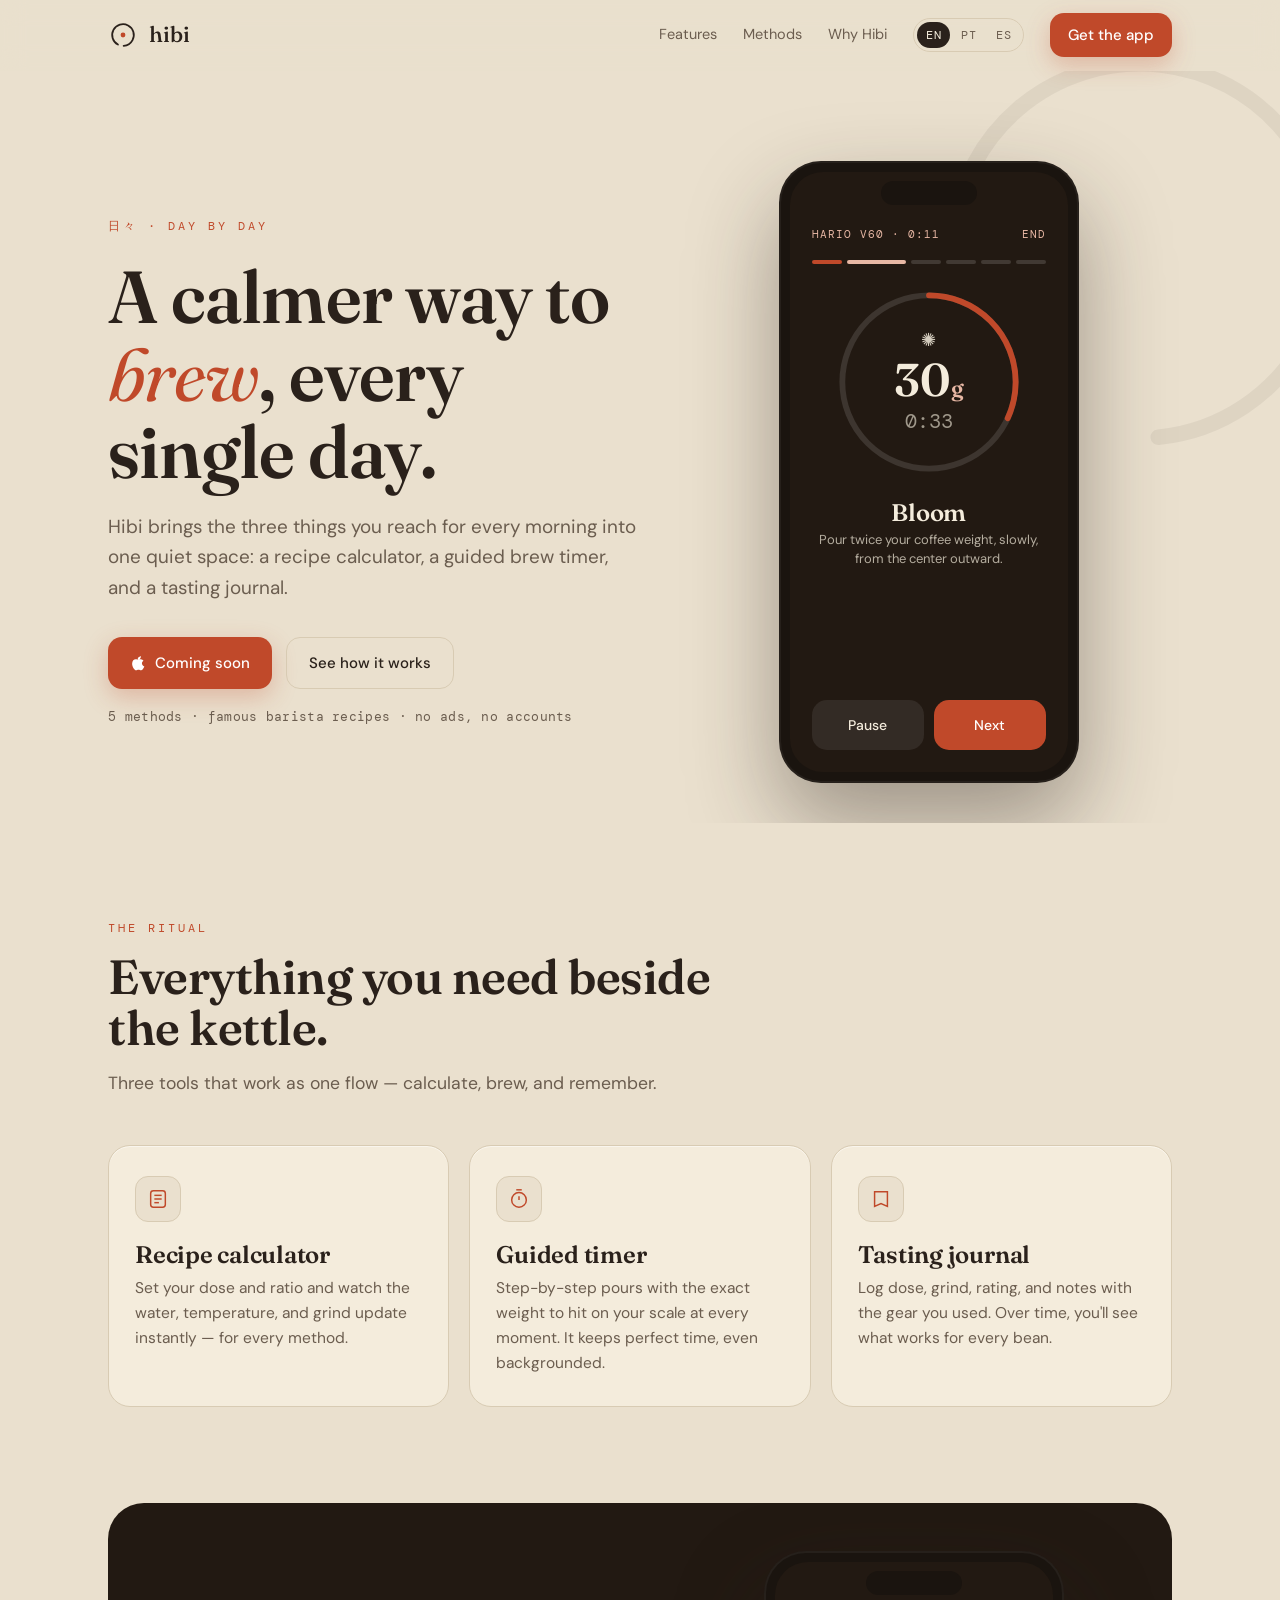
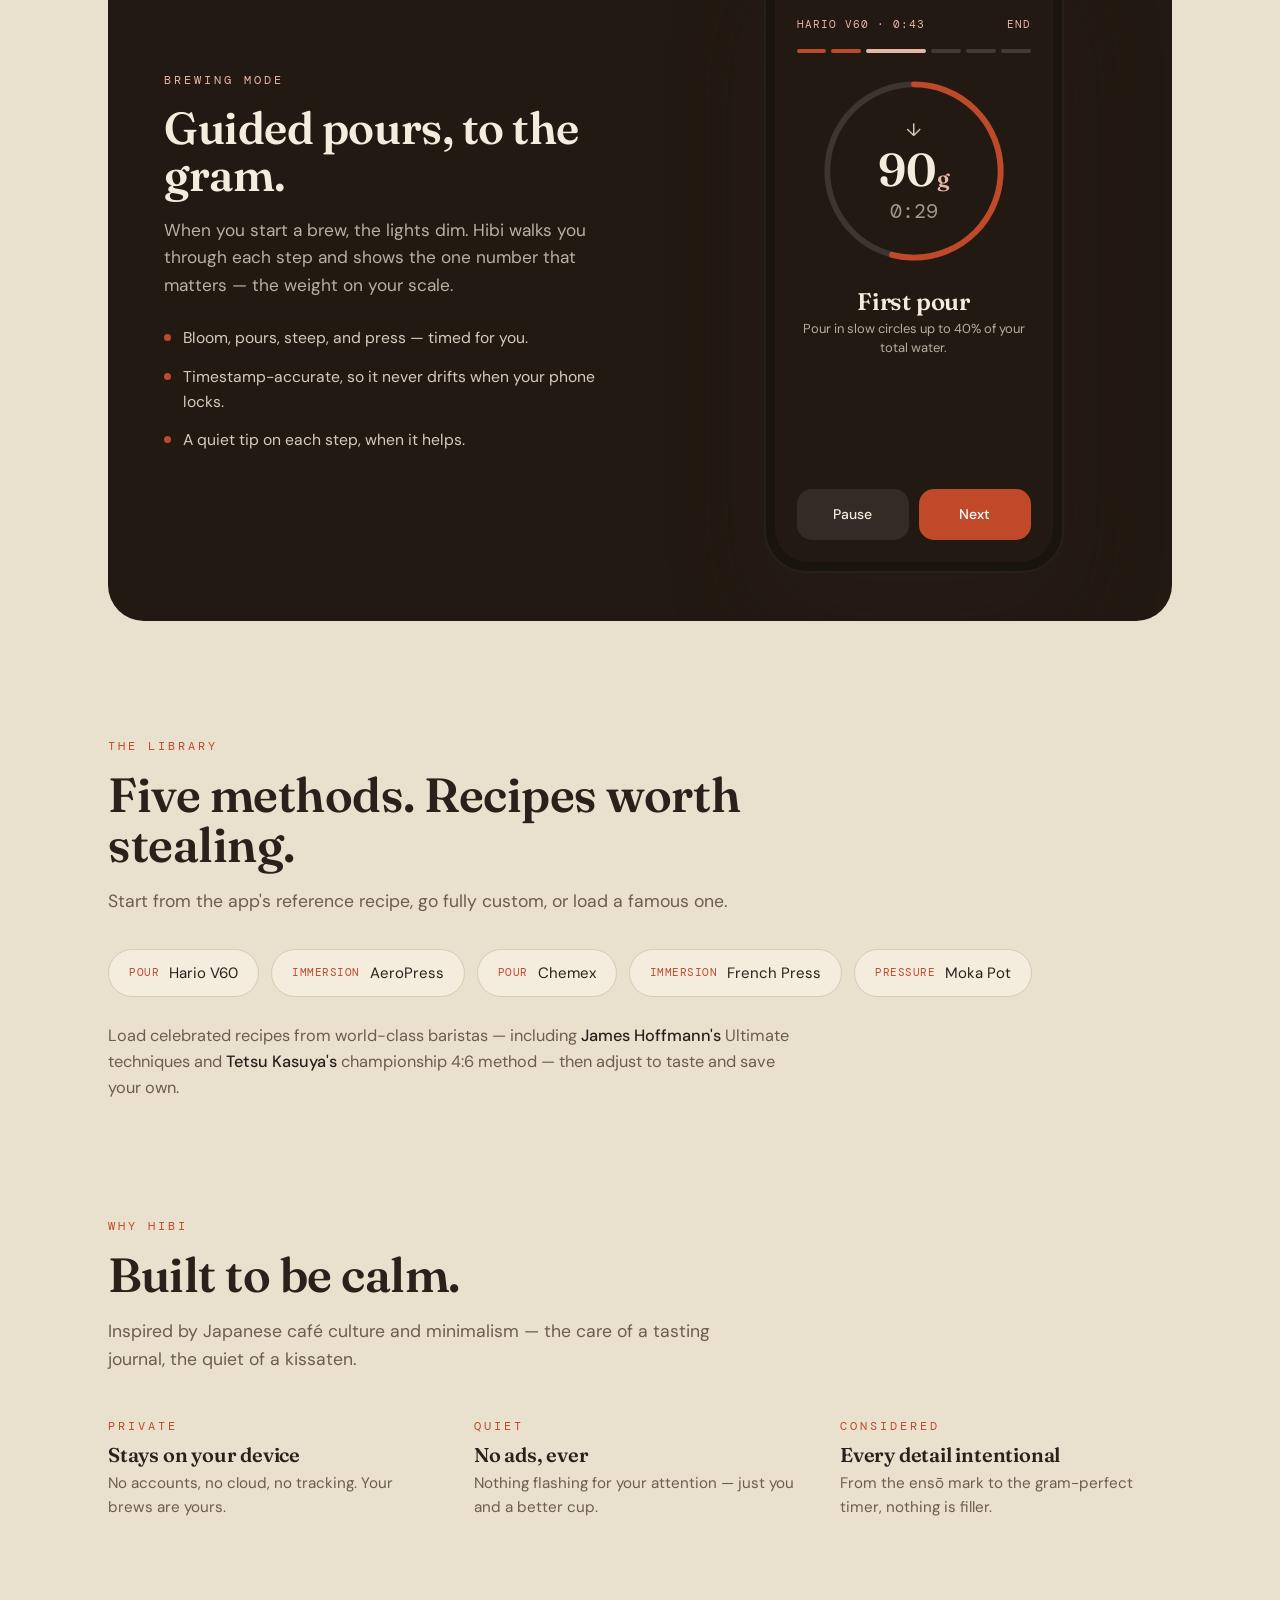
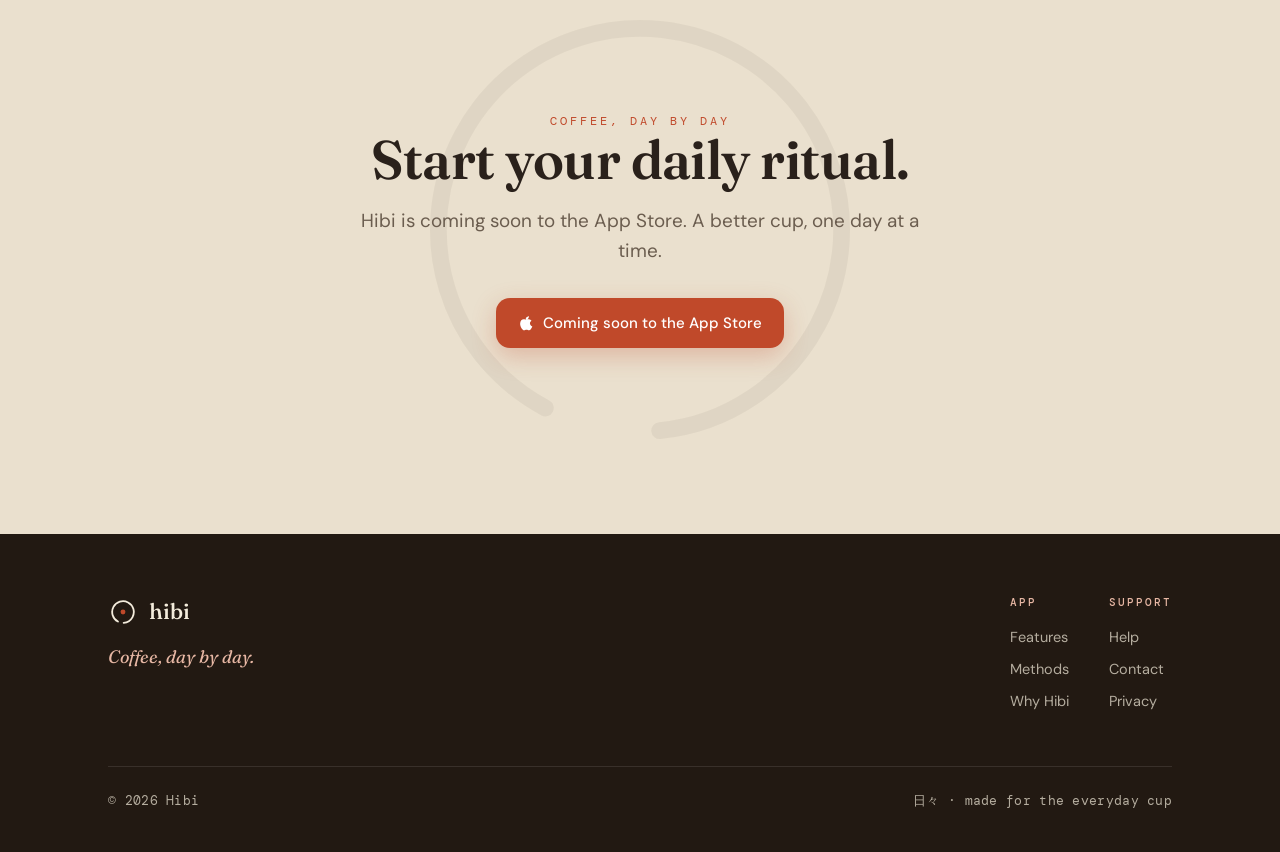
==== index.html @ 9bb17202 "first" ====
<!DOCTYPE html>
<html lang="en">
<head>
<meta charset="UTF-8">
<meta name="viewport" content="width=device-width, initial-scale=1.0">
<title>Hibi — Coffee, day by day</title>
<meta name="description" content="Hibi is a calm companion for your daily coffee ritual — a recipe calculator, a guided brew timer, and a tasting journal.">
<!-- Replace BASE_URL with your live address, e.g. https://USERNAME.github.io/hibi (or your custom domain). og:image must be an ABSOLUTE url. -->
<meta property="og:title" content="Hibi — Coffee, day by day">
<meta property="og:description" content="A calm companion for your daily coffee ritual — recipe calculator, guided brew timer, and tasting journal.">
<meta property="og:image" content="BASE_URL/hibi-og.png">
<meta property="og:type" content="website">
<meta property="og:url" content="BASE_URL/">
<meta name="twitter:card" content="summary_large_image">
<meta name="twitter:title" content="Hibi — Coffee, day by day">
<meta name="twitter:description" content="A calm companion for your daily coffee ritual.">
<meta name="twitter:image" content="BASE_URL/hibi-og.png">
<link rel="icon" type="image/png" href="favicon.png">
<link rel="apple-touch-icon" href="apple-touch-icon.png">
<style>
@import url('https://fonts.googleapis.com/css2?family=Fraunces:ital,opsz,wght@0,9..144,300;0,9..144,400;0,9..144,500;0,9..144,600;1,9..144,400&family=DM+Mono:wght@400;500&family=DM+Sans:wght@400;500&display=swap');
:root{
  --paper:#EAE0CE;--card:#F4ECDC;--ink:#2A211B;--ink-soft:#6B5D4F;
  --line:#D8CBB3;--ember:#C0492A;--ember-soft:#E7B7A4;--espresso:#221912;--cream:#F4ECDC;--max:1120px;}
*{margin:0;padding:0;box-sizing:border-box;}
html{scroll-behavior:smooth;}
body{background:var(--paper);color:var(--ink);font-family:'DM Sans',sans-serif;line-height:1.6;-webkit-font-smoothing:antialiased;overflow-x:hidden;}
.wrap{max-width:var(--max);margin:0 auto;padding:0 28px;}
a{color:inherit;text-decoration:none;}
.eyebrow{font-family:'DM Mono',monospace;font-size:12px;letter-spacing:3px;text-transform:uppercase;color:var(--ember);}
h1,h2,h3{font-family:'Fraunces',serif;font-weight:600;line-height:1.05;letter-spacing:-.01em;}
.lead{font-size:1.18rem;color:var(--ink-soft);max-width:46ch;}
.reveal{opacity:0;transform:translateY(16px);transition:opacity .7s ease,transform .7s ease;}
.reveal.in{opacity:1;transform:none;}
nav{position:sticky;top:0;z-index:50;background:rgba(234,224,206,.82);backdrop-filter:blur(12px);border-bottom:1px solid transparent;transition:border-color .3s;}
nav.scrolled{border-color:var(--line);}
.nav-in{display:flex;align-items:center;justify-content:space-between;height:70px;}
.brand{display:flex;align-items:center;gap:11px;font-family:'Fraunces',serif;font-size:22px;font-weight:500;}
.brand svg{width:30px;height:30px;}
.nav-links{display:flex;align-items:center;gap:26px;font-size:14.5px;color:var(--ink-soft);}
.nav-links a:hover{color:var(--ink);}
.btn{display:inline-flex;align-items:center;gap:9px;font-family:'DM Sans',sans-serif;font-weight:500;font-size:15px;padding:13px 22px;border-radius:14px;cursor:pointer;border:none;transition:.2s;}
.btn-primary{background:var(--ember);color:#fff;box-shadow:0 8px 24px rgba(192,73,42,.28);}
.btn-primary:hover{transform:translateY(-2px);box-shadow:0 12px 30px rgba(192,73,42,.36);}
.btn-ghost{color:var(--ink);border:1px solid var(--line);background:transparent;}
.btn-ghost:hover{background:var(--card);}
.nav-links .btn{padding:10px 18px;}
.lang{display:flex;gap:2px;align-items:center;border:1px solid var(--line);border-radius:999px;padding:3px;}
.lang button{background:none;border:none;cursor:pointer;color:var(--ink-soft);padding:5px 9px;border-radius:999px;font-family:'DM Mono',monospace;font-size:12px;letter-spacing:.5px;}
.lang button.on{background:var(--ink);color:var(--cream);}
@media(max-width:760px){.nav-links a:not(.btn){display:none;}.nav-links{gap:14px;}}
.hero{position:relative;padding:90px 0 40px;overflow:hidden;}
.hero-grid{display:grid;grid-template-columns:1.05fr .95fr;gap:40px;align-items:center;}
.hero h1{font-size:clamp(2.7rem,6vw,4.6rem);margin:22px 0 22px;}
.hero h1 .em{font-style:italic;font-weight:400;color:var(--ember);}
.hero .cta-row{display:flex;gap:14px;margin-top:34px;flex-wrap:wrap;}
.hero-note{margin-top:18px;font-family:'DM Mono',monospace;font-size:12.5px;color:var(--ink-soft);letter-spacing:.3px;}
.enso-ghost{position:absolute;right:-120px;top:-80px;width:520px;height:520px;opacity:.06;pointer-events:none;}
@media(max-width:860px){.hero-grid{grid-template-columns:1fr;gap:10px;}.hero{padding-top:64px;}.phone-wrap{margin:18px auto 0;}}
.phone-wrap{display:flex;justify-content:center;}
.phone{width:300px;background:#1a140f;border-radius:42px;padding:11px;box-shadow:0 40px 90px rgba(42,33,27,.4),inset 0 0 0 2px rgba(255,255,255,.05);position:relative;}
.phone::before{content:"";position:absolute;top:20px;left:50%;transform:translateX(-50%);width:96px;height:24px;background:#1a140f;border-radius:14px;z-index:3;}
.screen{border-radius:33px;overflow:hidden;height:600px;position:relative;}
.screen.dark{background:var(--espresso);}
.tmr{padding:54px 22px 22px;height:100%;display:flex;flex-direction:column;color:var(--cream);}
.tmr-head{display:flex;justify-content:space-between;font-family:'DM Mono',monospace;font-size:11px;letter-spacing:1px;color:var(--ember-soft);}
.dots{display:flex;gap:5px;margin:16px 0 0;}
.dots i{height:4px;border-radius:2px;flex:1;background:rgba(255,255,255,.14);}
.dots i.on{background:var(--ember);}.dots i.cur{background:var(--ember-soft);flex:2;}
.ring-box{position:relative;display:flex;align-items:center;justify-content:center;margin:18px auto 0;}
.ring-box svg{width:200px;height:200px;}
.ring-center{position:absolute;text-align:center;}
.ring-center .glyph{font-size:18px;opacity:.85;margin-bottom:2px;}
.ring-center .g{font-family:'Fraunces',serif;font-weight:600;font-size:46px;line-height:1;color:var(--cream);}
.ring-center .g small{font-size:22px;color:var(--ember-soft);}
.ring-center .t{font-family:'DM Mono',monospace;font-size:20px;color:rgba(244,236,220,.6);margin-top:2px;}
.tmr-step{text-align:center;margin-top:18px;}
.tmr-step h3{font-size:24px;color:var(--cream);}
.tmr-step p{font-size:13px;color:rgba(244,236,220,.7);margin-top:6px;line-height:1.45;}
.tmr-ctrls{margin-top:auto;display:flex;gap:10px;}
.tmr-ctrls .b{flex:1;text-align:center;border-radius:15px;padding:14px;font-size:14px;font-weight:500;}
.tmr-ctrls .pause{background:rgba(255,255,255,.08);color:var(--cream);}
.tmr-ctrls .next{background:var(--ember);color:#fff;}
section{padding:96px 0;}
.sec-head{max-width:640px;}
.sec-head h2{font-size:clamp(2rem,4.5vw,3rem);margin:14px 0 16px;}
.sec-head p{font-size:1.1rem;color:var(--ink-soft);}
.features{display:grid;grid-template-columns:repeat(3,1fr);gap:20px;margin-top:48px;}
.feat{background:var(--card);border:1px solid var(--line);border-radius:22px;padding:30px 26px;box-shadow:inset 0 1px 0 rgba(255,255,255,.5);}
.feat .ic{width:46px;height:46px;display:flex;align-items:center;justify-content:center;border-radius:13px;background:var(--paper);border:1px solid var(--line);margin-bottom:20px;color:var(--ember);}
.feat h3{font-size:1.5rem;margin-bottom:9px;}
.feat p{font-size:.97rem;color:var(--ink-soft);}
@media(max-width:820px){.features{grid-template-columns:1fr;}}
.band{background:var(--espresso);color:var(--cream);border-radius:36px;overflow:hidden;}
.band-grid{display:grid;grid-template-columns:1fr 1fr;gap:30px;align-items:center;}
.band-copy{padding:72px 16px 72px 56px;}
.band-copy .eyebrow{color:var(--ember-soft);}
.band-copy h2{color:var(--cream);font-size:clamp(2rem,4vw,2.8rem);margin:14px 0 18px;}
.band-copy p{color:rgba(244,236,220,.72);font-size:1.08rem;max-width:42ch;}
.band-list{margin-top:26px;display:flex;flex-direction:column;gap:13px;}
.band-list div{display:flex;gap:12px;align-items:flex-start;font-size:.98rem;color:rgba(244,236,220,.85);}
.band-list .dot{width:7px;height:7px;border-radius:50%;background:var(--ember);margin-top:9px;flex:none;}
.band-phone{display:flex;justify-content:center;padding:48px 0;}
@media(max-width:860px){.band-grid{grid-template-columns:1fr;}.band-copy{padding:56px 32px 10px;}}
.methods{display:flex;flex-wrap:wrap;gap:12px;margin-top:34px;}
.m-chip{border:1px solid var(--line);background:var(--card);border-radius:999px;padding:11px 20px;font-size:15px;display:flex;align-items:center;gap:10px;}
.m-chip .k{font-family:'DM Mono',monospace;font-size:11px;color:var(--ember);letter-spacing:.5px;}
.recipes-note{margin-top:26px;font-size:1.02rem;color:var(--ink-soft);max-width:62ch;}
.recipes-note b{color:var(--ink);font-weight:500;}
.ethos{display:grid;grid-template-columns:repeat(3,1fr);gap:34px;margin-top:44px;}
.ethos .e .eyebrow{margin-bottom:8px;}
.ethos .e h3{font-size:1.25rem;margin-bottom:6px;}
.ethos .e p{font-size:.95rem;color:var(--ink-soft);}
@media(max-width:760px){.ethos{grid-template-columns:1fr;gap:26px;}}
.final{text-align:center;position:relative;overflow:hidden;}
.final .enso-ghost{left:50%;top:50%;transform:translate(-50%,-50%);right:auto;width:560px;height:560px;opacity:.05;}
.final h2{font-size:clamp(2.2rem,5vw,3.4rem);margin-bottom:18px;position:relative;}
.final p{position:relative;}
.final .cta-row{position:relative;justify-content:center;display:flex;gap:14px;margin-top:32px;flex-wrap:wrap;}
footer{background:var(--espresso);color:rgba(244,236,220,.7);padding:60px 0 40px;margin-top:90px;}
.foot-in{display:flex;justify-content:space-between;align-items:flex-start;gap:30px;flex-wrap:wrap;}
.foot-brand{display:flex;align-items:center;gap:11px;font-family:'Fraunces',serif;font-size:22px;color:var(--cream);font-weight:500;}
.foot-brand svg{width:30px;height:30px;}
.foot-links{display:flex;gap:40px;flex-wrap:wrap;}
.foot-col h4{font-family:'DM Mono',monospace;font-size:11px;letter-spacing:2px;text-transform:uppercase;color:var(--ember-soft);margin-bottom:14px;font-weight:500;}
.foot-col a{display:block;font-size:14.5px;margin-bottom:9px;color:rgba(244,236,220,.7);}
.foot-col a:hover{color:var(--cream);}
.foot-bottom{margin-top:44px;padding-top:24px;border-top:1px solid rgba(255,255,255,.1);display:flex;justify-content:space-between;font-size:13px;flex-wrap:wrap;gap:10px;font-family:'DM Mono',monospace;letter-spacing:.3px;}
.apple{width:16px;height:16px;}
</style>
</head>
<body>

<nav id="nav"><div class="wrap nav-in">
  <a class="brand" href="#top">
    <svg viewBox="0 0 100 100"><circle cx="50" cy="50" r="36" fill="none" stroke="#2A211B" stroke-width="6" stroke-linecap="round" stroke-dasharray="205 226" transform="rotate(118 50 50)"/><circle cx="50" cy="50" r="8" fill="#C0492A"/></svg>
    hibi
  </a>
  <div class="nav-links">
    <a href="#features" data-i18n="nav.features">Features</a>
    <a href="#methods" data-i18n="nav.methods">Methods</a>
    <a href="#ethos" data-i18n="nav.why">Why Hibi</a>
    <div class="lang" id="lang">
      <button data-lang="en">EN</button><button data-lang="pt">PT</button><button data-lang="es">ES</button>
    </div>
    <a href="#get" class="btn btn-primary" data-i18n="nav.get">Get the app</a>
  </div>
</div></nav>

<header class="hero" id="top">
  <svg class="enso-ghost" viewBox="0 0 100 100"><circle cx="50" cy="50" r="36" fill="none" stroke="#2A211B" stroke-width="3" stroke-linecap="round" stroke-dasharray="205 226" transform="rotate(118 50 50)"/></svg>
  <div class="wrap hero-grid">
    <div>
      <div class="eyebrow reveal" data-i18n="hero.eyebrow">日々 · day by day</div>
      <h1 class="reveal" data-i18n-html="hero.h1">A calmer way to <span class="em">brew</span>, every single day.</h1>
      <p class="lead reveal" data-i18n="hero.lead">Hibi brings the three things you reach for every morning into one quiet space: a recipe calculator, a guided brew timer, and a tasting journal.</p>
      <div class="cta-row reveal">
        <a href="#get" class="btn btn-primary"><svg class="apple" viewBox="0 0 384 512" fill="currentColor"><path d="M318.7 268c-.2-37 16.4-65 50-85.6-18.8-26.9-47.2-41.7-84.7-44.6-35.5-2.8-74.3 20.7-88.5 20.7-15 0-49.4-19.7-76.4-19.7C63.3 139.5 4 184.8 4 276.4c0 27.1 5 55.1 14.9 84 13.3 38 61.3 131.4 111.4 129.9 26.2-.6 44.7-18.6 78.8-18.6 33.1 0 50.2 18.6 78.8 18.6 50.5-.7 93.9-85.6 106.5-123.7-67.7-31.9-75.7-93.5-75.7-98.6zM256.6 116.7c30.3-36 27.5-68.8 26.6-80.7-26.7 1.5-57.5 18.2-75.1 38.7-19.4 21.9-30.8 49-28.3 80.1 28.9 2.2 55.2-12.6 76.8-38.1z"/></svg><span data-i18n="hero.cta.soon">Coming soon</span></a>
        <a href="#features" class="btn btn-ghost" data-i18n="hero.cta.how">See how it works</a>
      </div>
      <div class="hero-note reveal" data-i18n="hero.note">5 methods · famous barista recipes · no ads, no accounts</div>
    </div>
    <div class="phone-wrap reveal"><div class="phone"><div class="screen dark">
      <div class="tmr">
        <div class="tmr-head"><span>HARIO V60 · 0:11</span><span data-i18n="ui.end">END</span></div>
        <div class="dots"><i class="on"></i><i class="cur"></i><i></i><i></i><i></i><i></i></div>
        <div class="ring-box">
          <svg viewBox="0 0 240 240"><circle cx="120" cy="120" r="104" fill="none" stroke="rgba(255,255,255,.12)" stroke-width="7"/><circle cx="120" cy="120" r="104" fill="none" stroke="#C0492A" stroke-width="7" stroke-linecap="round" stroke-dasharray="653" stroke-dashoffset="445" transform="rotate(-90 120 120)"/></svg>
          <div class="ring-center"><div class="glyph">✺</div><div class="g">30<small>g</small></div><div class="t">0:33</div></div>
        </div>
        <div class="tmr-step"><h3 data-i18n="step.bloom">Bloom</h3><p data-i18n="step.bloom.desc">Pour twice your coffee weight, slowly, from the center outward.</p></div>
        <div class="tmr-ctrls"><div class="b pause" data-i18n="ui.pause">Pause</div><div class="b next" data-i18n="ui.next">Next</div></div>
      </div>
    </div></div></div>
  </div>
</header>

<section id="features"><div class="wrap">
  <div class="sec-head reveal">
    <div class="eyebrow" data-i18n="feat.eyebrow">The ritual</div>
    <h2 data-i18n="feat.h2">Everything you need beside the kettle.</h2>
    <p data-i18n="feat.sub">Three tools that work as one flow — calculate, brew, and remember.</p>
  </div>
  <div class="features">
    <div class="feat reveal">
      <div class="ic"><svg width="22" height="22" viewBox="0 0 24 24" fill="none" stroke="currentColor" stroke-width="1.6"><rect x="4" y="3" width="16" height="18" rx="3"/><line x1="8" y1="8" x2="16" y2="8"/><line x1="8" y1="12" x2="16" y2="12"/><line x1="8" y1="16" x2="13" y2="16"/></svg></div>
      <h3 data-i18n="feat1.h3">Recipe calculator</h3>
      <p data-i18n="feat1.p">Set your dose and ratio and watch the water, temperature, and grind update instantly — for every method.</p>
    </div>
    <div class="feat reveal">
      <div class="ic"><svg width="22" height="22" viewBox="0 0 24 24" fill="none" stroke="currentColor" stroke-width="1.6"><circle cx="12" cy="13" r="8"/><line x1="12" y1="13" x2="12" y2="9"/><line x1="9" y1="2" x2="15" y2="2"/></svg></div>
      <h3 data-i18n="feat2.h3">Guided timer</h3>
      <p data-i18n="feat2.p">Step-by-step pours with the exact weight to hit on your scale at every moment. It keeps perfect time, even backgrounded.</p>
    </div>
    <div class="feat reveal">
      <div class="ic"><svg width="22" height="22" viewBox="0 0 24 24" fill="none" stroke="currentColor" stroke-width="1.6"><path d="M5 4h14v16l-7-3-7 3z"/></svg></div>
      <h3 data-i18n="feat3.h3">Tasting journal</h3>
      <p data-i18n="feat3.p">Log dose, grind, rating, and notes with the gear you used. Over time, you'll see what works for every bean.</p>
    </div>
  </div>
</div></section>

<section style="padding-top:0;"><div class="wrap"><div class="band reveal"><div class="band-grid">
  <div class="band-copy">
    <div class="eyebrow" data-i18n="band.eyebrow">Brewing mode</div>
    <h2 data-i18n="band.h2">Guided pours, to the gram.</h2>
    <p data-i18n="band.p">When you start a brew, the lights dim. Hibi walks you through each step and shows the one number that matters — the weight on your scale.</p>
    <div class="band-list">
      <div><span class="dot"></span><span data-i18n="band.li1">Bloom, pours, steep, and press — timed for you.</span></div>
      <div><span class="dot"></span><span data-i18n="band.li2">Timestamp-accurate, so it never drifts when your phone locks.</span></div>
      <div><span class="dot"></span><span data-i18n="band.li3">A quiet tip on each step, when it helps.</span></div>
    </div>
  </div>
  <div class="band-phone"><div class="phone"><div class="screen dark">
    <div class="tmr">
      <div class="tmr-head"><span>HARIO V60 · 0:43</span><span data-i18n="ui.end">END</span></div>
      <div class="dots"><i class="on"></i><i class="on"></i><i class="cur"></i><i></i><i></i><i></i></div>
      <div class="ring-box">
        <svg viewBox="0 0 240 240"><circle cx="120" cy="120" r="104" fill="none" stroke="rgba(255,255,255,.12)" stroke-width="7"/><circle cx="120" cy="120" r="104" fill="none" stroke="#C0492A" stroke-width="7" stroke-linecap="round" stroke-dasharray="653" stroke-dashoffset="300" transform="rotate(-90 120 120)"/></svg>
        <div class="ring-center"><div class="glyph">↓</div><div class="g">90<small>g</small></div><div class="t">0:29</div></div>
      </div>
      <div class="tmr-step"><h3 data-i18n="step.first">First pour</h3><p data-i18n="step.first.desc">Pour in slow circles up to 40% of your total water.</p></div>
      <div class="tmr-ctrls"><div class="b pause" data-i18n="ui.pause">Pause</div><div class="b next" data-i18n="ui.next">Next</div></div>
    </div>
  </div></div></div>
</div></div></div></section>

<section id="methods" style="padding-top:20px;"><div class="wrap">
  <div class="sec-head reveal">
    <div class="eyebrow" data-i18n="methods.eyebrow">The library</div>
    <h2 data-i18n="methods.h2">Five methods. Recipes worth stealing.</h2>
    <p data-i18n="methods.sub">Start from the app's reference recipe, go fully custom, or load a famous one.</p>
  </div>
  <div class="methods reveal">
    <div class="m-chip"><span class="k" data-i18n="chip.pour">POUR</span> Hario V60</div>
    <div class="m-chip"><span class="k" data-i18n="chip.immersion">IMMERSION</span> AeroPress</div>
    <div class="m-chip"><span class="k" data-i18n="chip.pour">POUR</span> Chemex</div>
    <div class="m-chip"><span class="k" data-i18n="chip.immersion">IMMERSION</span> French Press</div>
    <div class="m-chip"><span class="k" data-i18n="chip.pressure">PRESSURE</span> Moka Pot</div>
  </div>
  <p class="recipes-note reveal" data-i18n-html="recipes.note">Load celebrated recipes from world-class baristas — including <b>James Hoffmann's</b> Ultimate techniques and <b>Tetsu Kasuya's</b> championship 4:6 method — then adjust to taste and save your own.</p>
</div></section>

<section id="ethos" style="padding-top:20px;"><div class="wrap">
  <div class="sec-head reveal">
    <div class="eyebrow" data-i18n="ethos.eyebrow">Why Hibi</div>
    <h2 data-i18n="ethos.h2">Built to be calm.</h2>
    <p data-i18n="ethos.sub">Inspired by Japanese café culture and minimalism — the care of a tasting journal, the quiet of a kissaten.</p>
  </div>
  <div class="ethos">
    <div class="e reveal"><div class="eyebrow" data-i18n="ethos1.k">Private</div><h3 data-i18n="ethos1.h3">Stays on your device</h3><p data-i18n="ethos1.p">No accounts, no cloud, no tracking. Your brews are yours.</p></div>
    <div class="e reveal"><div class="eyebrow" data-i18n="ethos2.k">Quiet</div><h3 data-i18n="ethos2.h3">No ads, ever</h3><p data-i18n="ethos2.p">Nothing flashing for your attention — just you and a better cup.</p></div>
    <div class="e reveal"><div class="eyebrow" data-i18n="ethos3.k">Considered</div><h3 data-i18n="ethos3.h3">Every detail intentional</h3><p data-i18n="ethos3.p">From the ensō mark to the gram-perfect timer, nothing is filler.</p></div>
  </div>
</div></section>

<section class="final" id="get">
  <svg class="enso-ghost" viewBox="0 0 100 100"><circle cx="50" cy="50" r="36" fill="none" stroke="#2A211B" stroke-width="3" stroke-linecap="round" stroke-dasharray="205 226" transform="rotate(118 50 50)"/></svg>
  <div class="wrap">
    <div class="eyebrow reveal" data-i18n="final.eyebrow">Coffee, day by day</div>
    <h2 class="reveal" data-i18n="final.h2">Start your daily ritual.</h2>
    <p class="lead reveal" style="margin:0 auto;" data-i18n="final.p">Hibi is coming soon to the App Store. A better cup, one day at a time.</p>
    <div class="cta-row reveal"><a href="#" class="btn btn-primary"><svg class="apple" viewBox="0 0 384 512" fill="currentColor"><path d="M318.7 268c-.2-37 16.4-65 50-85.6-18.8-26.9-47.2-41.7-84.7-44.6-35.5-2.8-74.3 20.7-88.5 20.7-15 0-49.4-19.7-76.4-19.7C63.3 139.5 4 184.8 4 276.4c0 27.1 5 55.1 14.9 84 13.3 38 61.3 131.4 111.4 129.9 26.2-.6 44.7-18.6 78.8-18.6 33.1 0 50.2 18.6 78.8 18.6 50.5-.7 93.9-85.6 106.5-123.7-67.7-31.9-75.7-93.5-75.7-98.6zM256.6 116.7c30.3-36 27.5-68.8 26.6-80.7-26.7 1.5-57.5 18.2-75.1 38.7-19.4 21.9-30.8 49-28.3 80.1 28.9 2.2 55.2-12.6 76.8-38.1z"/></svg><span data-i18n="final.cta">Coming soon to the App Store</span></a></div>
  </div>
</section>

<footer><div class="wrap">
  <div class="foot-in">
    <div>
      <div class="foot-brand"><svg viewBox="0 0 100 100"><circle cx="50" cy="50" r="36" fill="none" stroke="#F4ECDC" stroke-width="6" stroke-linecap="round" stroke-dasharray="205 226" transform="rotate(118 50 50)"/><circle cx="50" cy="50" r="8" fill="#C0492A"/></svg>hibi</div>
      <p style="margin-top:14px;font-family:'Fraunces',serif;font-style:italic;font-size:18px;color:var(--ember-soft);" data-i18n="foot.tagline">Coffee, day by day.</p>
    </div>
    <div class="foot-links">
      <div class="foot-col"><h4 data-i18n="foot.app">App</h4>
        <a href="#features" data-i18n="nav.features">Features</a>
        <a href="#methods" data-i18n="nav.methods">Methods</a>
        <a href="#ethos" data-i18n="nav.why">Why Hibi</a></div>
      <div class="foot-col"><h4 data-i18n="foot.support">Support</h4>
        <a href="support.html" data-i18n="foot.help">Help</a>
        <a href="mailto:hello@hibicoffee.app" data-i18n="foot.contact">Contact</a>
        <a href="privacy.html" data-i18n="foot.privacy">Privacy</a></div>
    </div>
  </div>
  <div class="foot-bottom"><span>© 2026 Hibi</span><span data-i18n="foot.made">日々 · made for the everyday cup</span></div>
</div></footer>

<script>
const i18n={
 en:{title:"Hibi — Coffee, day by day",meta:"Hibi is a calm companion for your daily coffee ritual — a recipe calculator, a guided brew timer, and a tasting journal.",
  "nav.features":"Features","nav.methods":"Methods","nav.why":"Why Hibi","nav.get":"Get the app",
  "hero.eyebrow":"日々 · day by day","hero.h1":'A calmer way to <span class="em">brew</span>, every single day.',
  "hero.lead":"Hibi brings the three things you reach for every morning into one quiet space: a recipe calculator, a guided brew timer, and a tasting journal.",
  "hero.cta.soon":"Coming soon","hero.cta.how":"See how it works","hero.note":"5 methods · famous barista recipes · no ads, no accounts",
  "ui.end":"END","ui.pause":"Pause","ui.next":"Next",
  "step.bloom":"Bloom","step.bloom.desc":"Pour twice your coffee weight, slowly, from the center outward.",
  "step.first":"First pour","step.first.desc":"Pour in slow circles up to 40% of your total water.",
  "feat.eyebrow":"The ritual","feat.h2":"Everything you need beside the kettle.","feat.sub":"Three tools that work as one flow — calculate, brew, and remember.",
  "feat1.h3":"Recipe calculator","feat1.p":"Set your dose and ratio and watch the water, temperature, and grind update instantly — for every method.",
  "feat2.h3":"Guided timer","feat2.p":"Step-by-step pours with the exact weight to hit on your scale at every moment. It keeps perfect time, even backgrounded.",
  "feat3.h3":"Tasting journal","feat3.p":"Log dose, grind, rating, and notes with the gear you used. Over time, you'll see what works for every bean.",
  "band.eyebrow":"Brewing mode","band.h2":"Guided pours, to the gram.","band.p":"When you start a brew, the lights dim. Hibi walks you through each step and shows the one number that matters — the weight on your scale.",
  "band.li1":"Bloom, pours, steep, and press — timed for you.","band.li2":"Timestamp-accurate, so it never drifts when your phone locks.","band.li3":"A quiet tip on each step, when it helps.",
  "methods.eyebrow":"The library","methods.h2":"Five methods. Recipes worth stealing.","methods.sub":"Start from the app's reference recipe, go fully custom, or load a famous one.",
  "chip.pour":"POUR","chip.immersion":"IMMERSION","chip.pressure":"PRESSURE",
  "recipes.note":"Load celebrated recipes from world-class baristas — including <b>James Hoffmann's</b> Ultimate techniques and <b>Tetsu Kasuya's</b> championship 4:6 method — then adjust to taste and save your own.",
  "ethos.eyebrow":"Why Hibi","ethos.h2":"Built to be calm.","ethos.sub":"Inspired by Japanese café culture and minimalism — the care of a tasting journal, the quiet of a kissaten.",
  "ethos1.k":"Private","ethos1.h3":"Stays on your device","ethos1.p":"No accounts, no cloud, no tracking. Your brews are yours.",
  "ethos2.k":"Quiet","ethos2.h3":"No ads, ever","ethos2.p":"Nothing flashing for your attention — just you and a better cup.",
  "ethos3.k":"Considered","ethos3.h3":"Every detail intentional","ethos3.p":"From the ensō mark to the gram-perfect timer, nothing is filler.",
  "final.eyebrow":"Coffee, day by day","final.h2":"Start your daily ritual.","final.p":"Hibi is coming soon to the App Store. A better cup, one day at a time.","final.cta":"Coming soon to the App Store",
  "foot.tagline":"Coffee, day by day.","foot.app":"App","foot.support":"Support","foot.help":"Help","foot.contact":"Contact","foot.privacy":"Privacy","foot.made":"日々 · made for the everyday cup"},
 pt:{title:"Hibi — Café, dia após dia",meta:"O Hibi é um companheiro tranquilo para o seu ritual diário de café — calculadora de receitas, timer de preparo guiado e diário de degustação.",
  "nav.features":"Recursos","nav.methods":"Métodos","nav.why":"Por que Hibi","nav.get":"Baixar o app",
  "hero.eyebrow":"日々 · dia após dia","hero.h1":'Um jeito mais calmo de <span class="em">preparar</span> café, todo dia.',
  "hero.lead":"O Hibi reúne as três ferramentas que você usa toda manhã em um só lugar: uma calculadora de receitas, um timer de preparo guiado e um diário de degustação.",
  "hero.cta.soon":"Em breve","hero.cta.how":"Veja como funciona","hero.note":"5 métodos · receitas de baristas famosos · sem anúncios, sem contas",
  "ui.end":"FIM","ui.pause":"Pausar","ui.next":"Próximo",
  "step.bloom":"Pré-infusão","step.bloom.desc":"Despeje o dobro do peso do café, devagar, do centro para fora.",
  "step.first":"1º despejo","step.first.desc":"Despeje em círculos lentos até 40% da água total.",
  "feat.eyebrow":"O ritual","feat.h2":"Tudo o que você precisa ao lado da chaleira.","feat.sub":"Três ferramentas em um só fluxo — calcular, preparar e registrar.",
  "feat1.h3":"Calculadora de receitas","feat1.p":"Defina a dose e a proporção e veja água, temperatura e moagem se ajustarem na hora — para cada método.",
  "feat2.h3":"Timer guiado","feat2.p":"Despejos passo a passo com o peso exato para atingir na balança a cada momento. Mantém o tempo certo até em segundo plano.",
  "feat3.h3":"Diário de degustação","feat3.p":"Registre dose, moagem, nota e comentários com os equipamentos usados. Com o tempo, você descobre o que funciona para cada grão.",
  "band.eyebrow":"Modo preparo","band.h2":"Despejos guiados, até a grama.","band.p":"Quando você começa, as luzes baixam. O Hibi conduz cada etapa e mostra o único número que importa — o peso na balança.",
  "band.li1":"Pré-infusão, despejos, infusão e prensagem — cronometrados para você.","band.li2":"Baseado no relógio real, sem atrasar quando a tela bloqueia.","band.li3":"Uma dica discreta em cada etapa, quando ajuda.",
  "methods.eyebrow":"A biblioteca","methods.h2":"Cinco métodos. Receitas que valem a pena.","methods.sub":"Comece pela receita de referência do app, personalize tudo ou carregue uma famosa.",
  "chip.pour":"COADO","chip.immersion":"IMERSÃO","chip.pressure":"PRESSÃO",
  "recipes.note":"Carregue receitas consagradas de baristas de primeira linha — incluindo as técnicas Ultimate de <b>James Hoffmann</b> e o método 4:6 do campeão <b>Tetsu Kasuya</b> — depois ajuste ao seu gosto e salve as suas.",
  "ethos.eyebrow":"Por que Hibi","ethos.h2":"Feito para ser calmo.","ethos.sub":"Inspirado na cultura dos cafés japoneses e no minimalismo — o cuidado de um diário de degustação, a calma de um kissaten.",
  "ethos1.k":"Privado","ethos1.h3":"Fica no seu aparelho","ethos1.p":"Sem contas, sem nuvem, sem rastreamento. Seus preparos são seus.",
  "ethos2.k":"Tranquilo","ethos2.h3":"Sem anúncios, nunca","ethos2.p":"Nada piscando para chamar sua atenção — só você e um café melhor.",
  "ethos3.k":"Cuidado","ethos3.h3":"Cada detalhe pensado","ethos3.p":"Do símbolo ensō ao timer preciso na grama, nada é enchimento.",
  "final.eyebrow":"Café, dia após dia","final.h2":"Comece seu ritual diário.","final.p":"O Hibi chega em breve à App Store. Um café melhor, um dia de cada vez.","final.cta":"Em breve na App Store",
  "foot.tagline":"Café, dia após dia.","foot.app":"App","foot.support":"Suporte","foot.help":"Ajuda","foot.contact":"Contato","foot.privacy":"Privacidade","foot.made":"日々 · feito para o café de todo dia"},
 es:{title:"Hibi — Café, día a día",meta:"Hibi es un compañero tranquilo para tu ritual diario de café — calculadora de recetas, temporizador de preparación guiada y diario de cata.",
  "nav.features":"Funciones","nav.methods":"Métodos","nav.why":"Por qué Hibi","nav.get":"Descargar app",
  "hero.eyebrow":"日々 · día a día","hero.h1":'Una forma más tranquila de <span class="em">preparar</span> café, cada día.',
  "hero.lead":"Hibi reúne las tres herramientas que usas cada mañana en un solo lugar: una calculadora de recetas, un temporizador de preparación guiada y un diario de cata.",
  "hero.cta.soon":"Próximamente","hero.cta.how":"Mira cómo funciona","hero.note":"5 métodos · recetas de baristas famosos · sin anuncios, sin cuentas",
  "ui.end":"FIN","ui.pause":"Pausar","ui.next":"Siguiente",
  "step.bloom":"Preinfusión","step.bloom.desc":"Vierte el doble del peso del café, despacio, del centro hacia afuera.",
  "step.first":"Primer vertido","step.first.desc":"Vierte en círculos lentos hasta el 40% del agua total.",
  "feat.eyebrow":"El ritual","feat.h2":"Todo lo que necesitas junto al hervidor.","feat.sub":"Tres herramientas en un solo flujo: calcular, preparar y registrar.",
  "feat1.h3":"Calculadora de recetas","feat1.p":"Ajusta la dosis y la proporción y mira cómo el agua, la temperatura y la molienda se actualizan al instante, en cada método.",
  "feat2.h3":"Temporizador guiado","feat2.p":"Vertidos paso a paso con el peso exacto que debes alcanzar en la balanza en cada momento. Mantiene el tiempo exacto incluso en segundo plano.",
  "feat3.h3":"Diario de cata","feat3.p":"Registra dosis, molienda, calificación y notas con el equipo que usaste. Con el tiempo verás qué funciona para cada grano.",
  "band.eyebrow":"Modo preparación","band.h2":"Vertidos guiados, al gramo.","band.p":"Cuando empiezas, las luces bajan. Hibi te guía por cada paso y muestra el único número que importa: el peso en la balanza.",
  "band.li1":"Preinfusión, vertidos, infusión y prensado: cronometrados para ti.","band.li2":"Basado en la hora real, no se desfasa cuando se bloquea el teléfono.","band.li3":"Un consejo discreto en cada paso, cuando ayuda.",
  "methods.eyebrow":"La biblioteca","methods.h2":"Cinco métodos. Recetas que vale la pena copiar.","methods.sub":"Empieza con la receta de referencia de la app, personalízala o carga una famosa.",
  "chip.pour":"VERTIDO","chip.immersion":"INMERSIÓN","chip.pressure":"PRESIÓN",
  "recipes.note":"Carga recetas reconocidas de baristas de primer nivel — incluidas las técnicas Ultimate de <b>James Hoffmann</b> y el método 4:6 del campeón <b>Tetsu Kasuya</b> — y luego ajústalas a tu gusto y guarda las tuyas.",
  "ethos.eyebrow":"Por qué Hibi","ethos.h2":"Hecho para ser tranquilo.","ethos.sub":"Inspirado en la cultura de las cafeterías japonesas y el minimalismo — el cuidado de un diario de cata, la calma de un kissaten.",
  "ethos1.k":"Privado","ethos1.h3":"Se queda en tu dispositivo","ethos1.p":"Sin cuentas, sin nube, sin rastreo. Tus preparaciones son tuyas.",
  "ethos2.k":"Tranquilo","ethos2.h3":"Sin anuncios, nunca","ethos2.p":"Nada que parpadee por tu atención: solo tú y una mejor taza.",
  "ethos3.k":"Cuidado","ethos3.h3":"Cada detalle intencional","ethos3.p":"Desde el símbolo ensō hasta el temporizador preciso al gramo, nada es relleno.",
  "final.eyebrow":"Café, día a día","final.h2":"Empieza tu ritual diario.","final.p":"Hibi llega pronto a la App Store. Una mejor taza, un día a la vez.","final.cta":"Próximamente en la App Store",
  "foot.tagline":"Café, día a día.","foot.app":"App","foot.support":"Soporte","foot.help":"Ayuda","foot.contact":"Contacto","foot.privacy":"Privacidad","foot.made":"日々 · hecho para el café de cada día"}
};
function setLang(l){
  const d=i18n[l]||i18n.en;
  document.documentElement.lang=(l==='pt'?'pt-BR':l);
  document.title=d.title;
  const m=document.querySelector('meta[name=description]'); if(m)m.setAttribute('content',d.meta);
  document.querySelectorAll('[data-i18n]').forEach(el=>{const k=el.getAttribute('data-i18n');if(d[k]!=null)el.textContent=d[k];});
  document.querySelectorAll('[data-i18n-html]').forEach(el=>{const k=el.getAttribute('data-i18n-html');if(d[k]!=null)el.innerHTML=d[k];});
  document.querySelectorAll('#lang button').forEach(b=>b.classList.toggle('on',b.dataset.lang===l));
}
const sys=(navigator.language||'en').slice(0,2).toLowerCase();
setLang(['pt','es'].includes(sys)?sys:'en');
document.querySelectorAll('#lang button').forEach(b=>b.addEventListener('click',()=>setLang(b.dataset.lang)));
const navEl=document.getElementById('nav');
addEventListener('scroll',()=>navEl.classList.toggle('scrolled',scrollY>10));
const io=new IntersectionObserver((es)=>{es.forEach((e,i)=>{if(e.isIntersecting){setTimeout(()=>e.target.classList.add('in'),(i%4)*70);io.unobserve(e.target);}});},{threshold:.12});
document.querySelectorAll('.reveal').forEach(el=>io.observe(el));
</script>
</body>
</html>
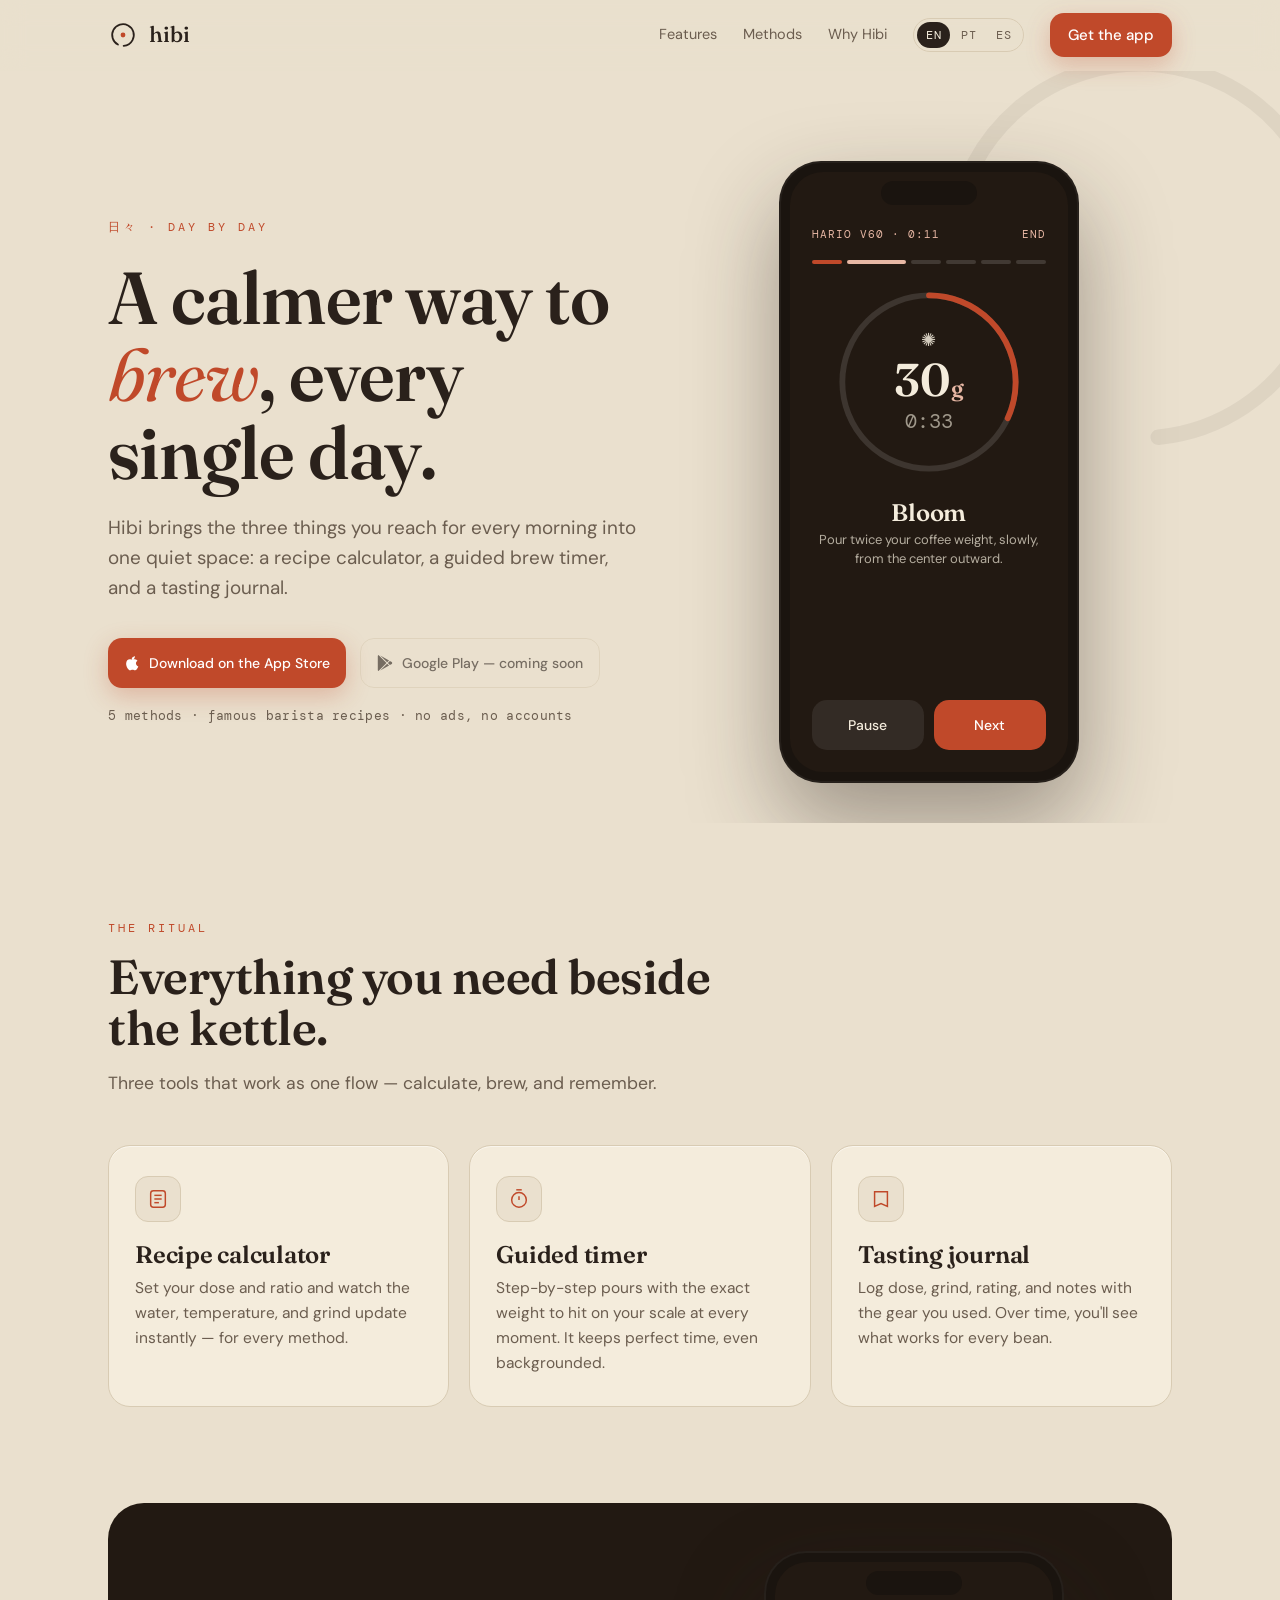
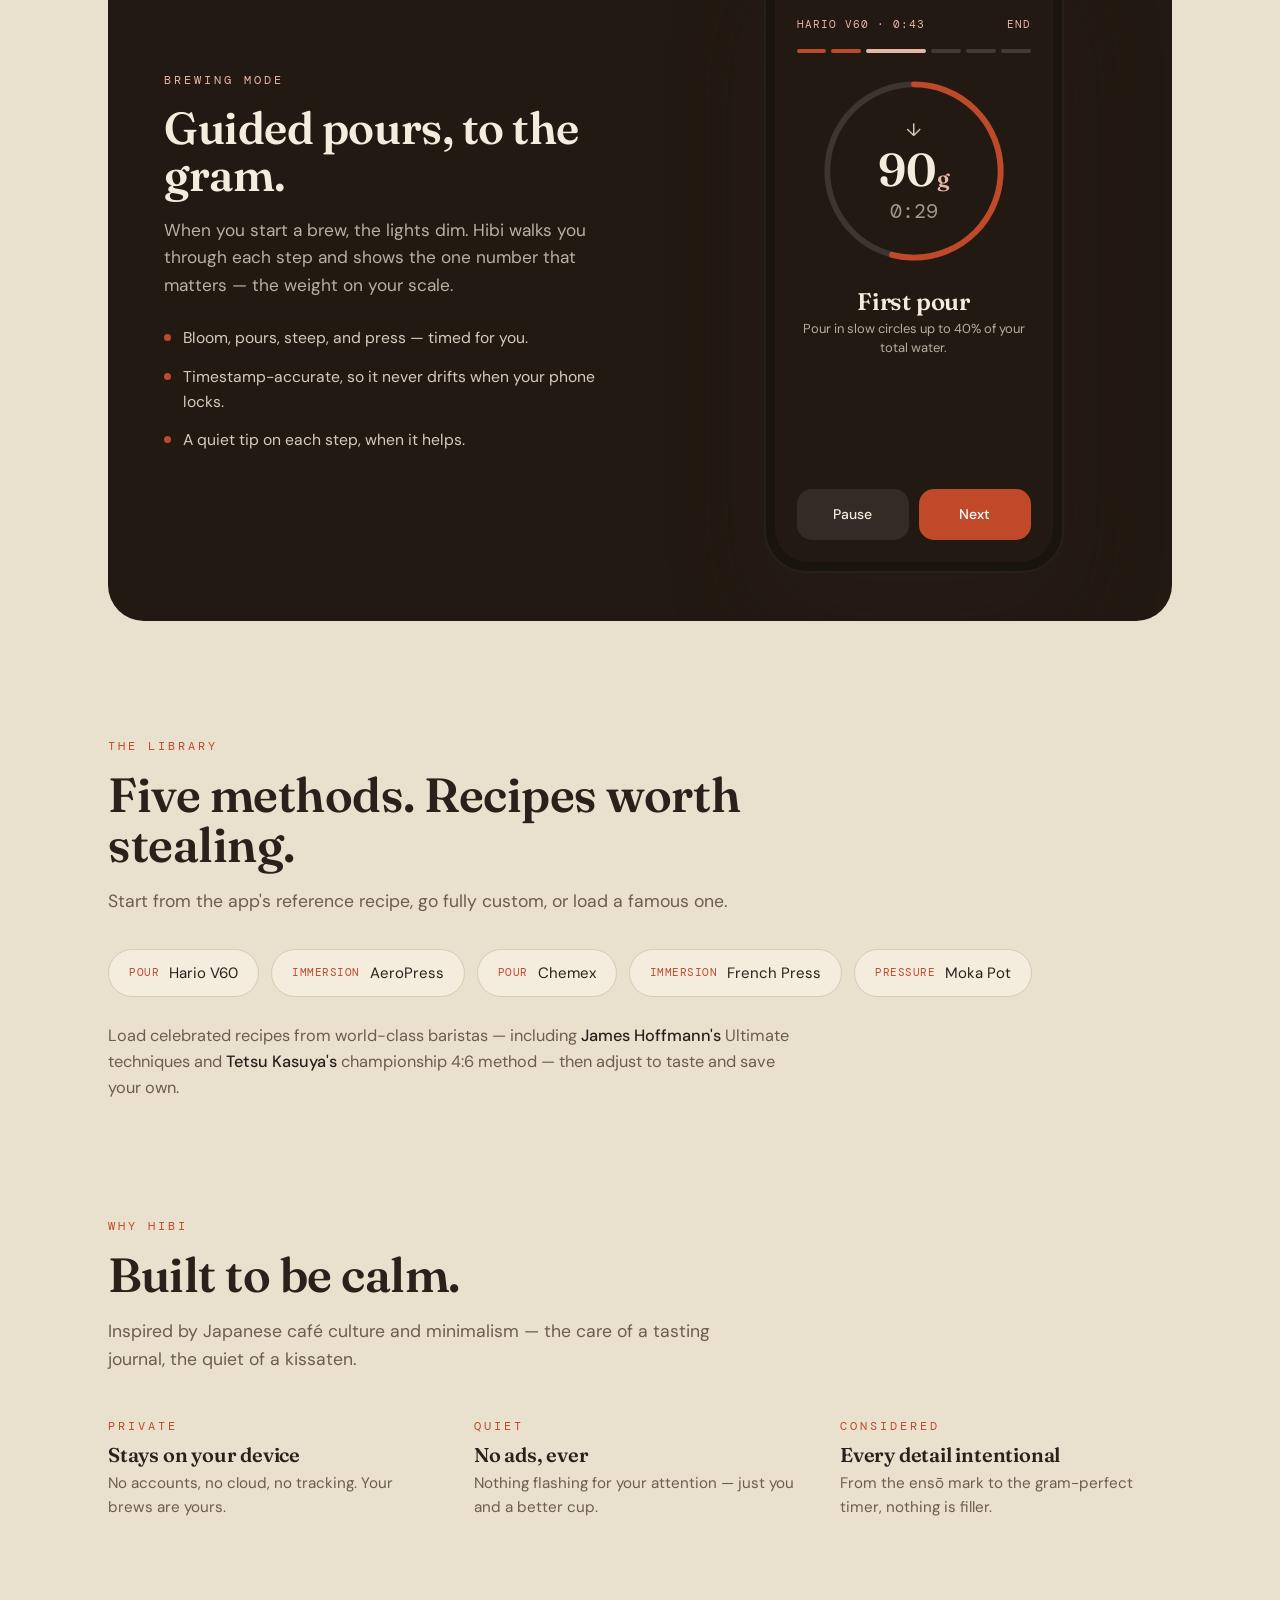
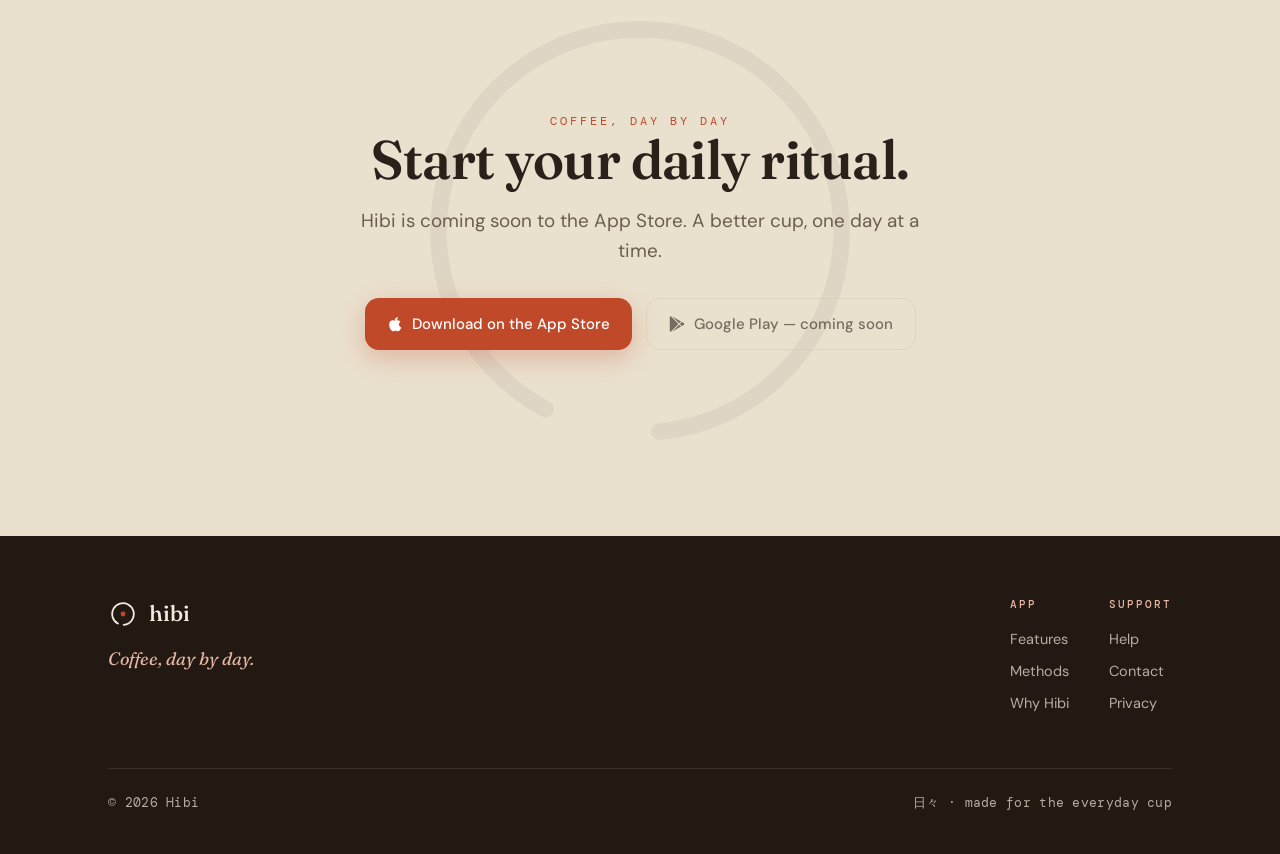
==== commit d50a944e: "add more links" ====
--- a/index.html
+++ b/index.html
@@ -54,9 +54,11 @@
 .hero h1{font-size:clamp(2.7rem,6vw,4.6rem);margin:22px 0 22px;}
 .hero h1 .em{font-style:italic;font-weight:400;color:var(--ember);}
 .hero .cta-row{display:flex;gap:14px;margin-top:34px;flex-wrap:wrap;}
+.hero .cta-row .btn,.final .cta-row .btn{white-space:nowrap;}
 .hero-note{margin-top:18px;font-family:'DM Mono',monospace;font-size:12.5px;color:var(--ink-soft);letter-spacing:.3px;}
 .enso-ghost{position:absolute;right:-120px;top:-80px;width:520px;height:520px;opacity:.06;pointer-events:none;}
 @media(max-width:860px){.hero-grid{grid-template-columns:1fr;gap:10px;}.hero{padding-top:64px;}.phone-wrap{margin:18px auto 0;}}
+@media(min-width:861px){.hero .cta-row,.final .cta-row{flex-wrap:nowrap;}.hero .cta-row .btn{font-size:14px;padding:13px 16px;}}
 .phone-wrap{display:flex;justify-content:center;}
 .phone{width:300px;background:#1a140f;border-radius:42px;padding:11px;box-shadow:0 40px 90px rgba(42,33,27,.4),inset 0 0 0 2px rgba(255,255,255,.05);position:relative;}
 .phone::before{content:"";position:absolute;top:20px;left:50%;transform:translateX(-50%);width:96px;height:24px;background:#1a140f;border-radius:14px;z-index:3;}
@@ -127,6 +129,9 @@
 .foot-col a:hover{color:var(--cream);}
 .foot-bottom{margin-top:44px;padding-top:24px;border-top:1px solid rgba(255,255,255,.1);display:flex;justify-content:space-between;font-size:13px;flex-wrap:wrap;gap:10px;font-family:'DM Mono',monospace;letter-spacing:.3px;}
 .apple{width:16px;height:16px;}
+.gplay{width:16px;height:16px;}
+.btn-soon{opacity:.6;cursor:default;}
+.btn-soon:hover{background:transparent;transform:none;}
 </style>
 </head>
 <body>
@@ -143,7 +148,7 @@
     <div class="lang" id="lang">
       <button data-lang="en">EN</button><button data-lang="pt">PT</button><button data-lang="es">ES</button>
     </div>
-    <a href="#get" class="btn btn-primary" data-i18n="nav.get">Get the app</a>
+    <a href="https://apps.apple.com/us/app/hibi-coffee/id6777726629" target="_blank" rel="noopener" class="btn btn-primary" data-i18n="nav.get">Get the app</a>
   </div>
 </div></nav>
 
@@ -155,8 +160,11 @@
       <h1 class="reveal" data-i18n-html="hero.h1">A calmer way to <span class="em">brew</span>, every single day.</h1>
       <p class="lead reveal" data-i18n="hero.lead">Hibi brings the three things you reach for every morning into one quiet space: a recipe calculator, a guided brew timer, and a tasting journal.</p>
       <div class="cta-row reveal">
-        <a href="#get" class="btn btn-primary"><svg class="apple" viewBox="0 0 384 512" fill="currentColor"><path d="M318.7 268c-.2-37 16.4-65 50-85.6-18.8-26.9-47.2-41.7-84.7-44.6-35.5-2.8-74.3 20.7-88.5 20.7-15 0-49.4-19.7-76.4-19.7C63.3 139.5 4 184.8 4 276.4c0 27.1 5 55.1 14.9 84 13.3 38 61.3 131.4 111.4 129.9 26.2-.6 44.7-18.6 78.8-18.6 33.1 0 50.2 18.6 78.8 18.6 50.5-.7 93.9-85.6 106.5-123.7-67.7-31.9-75.7-93.5-75.7-98.6zM256.6 116.7c30.3-36 27.5-68.8 26.6-80.7-26.7 1.5-57.5 18.2-75.1 38.7-19.4 21.9-30.8 49-28.3 80.1 28.9 2.2 55.2-12.6 76.8-38.1z"/></svg><span data-i18n="hero.cta.soon">Coming soon</span></a>
-        <a href="#features" class="btn btn-ghost" data-i18n="hero.cta.how">See how it works</a>
+        <a href="https://apps.apple.com/us/app/hibi-coffee/id6777726629" target="_blank" rel="noopener" class="btn btn-primary"><svg class="apple" viewBox="0 0 384 512" fill="currentColor"><path d="M318.7 268c-.2-37 16.4-65 50-85.6-18.8-26.9-47.2-41.7-84.7-44.6-35.5-2.8-74.3 20.7-88.5 20.7-15 0-49.4-19.7-76.4-19.7C63.3 139.5 4 184.8 4 276.4c0 27.1 5 55.1 14.9 84 13.3 38 61.3 131.4 111.4 129.9 26.2-.6 44.7-18.6 78.8-18.6 33.1 0 50.2 18.6 78.8 18.6 50.5-.7 93.9-85.6 106.5-123.7-67.7-31.9-75.7-93.5-75.7-98.6zM256.6 116.7c30.3-36 27.5-68.8 26.6-80.7-26.7 1.5-57.5 18.2-75.1 38.7-19.4 21.9-30.8 49-28.3 80.1 28.9 2.2 55.2-12.6 76.8-38.1z"/></svg><span data-i18n="cta.appstore">Download on the App Store</span></a>
+        <span class="btn btn-ghost btn-soon">
+          <svg class="gplay" viewBox="0 0 512 512" fill="currentColor"><path d="M325.3 234.3 104.6 13l280.8 161.2zM47 0C34 6.8 25.3 19.2 25.3 35.3v441.3c0 16.1 8.7 28.5 21.7 35.3l256.6-256zm425.2 225.6-58.9-34.1-65.7 64.5 65.7 64.5 60.1-34.1c18-14.3 18-46.5-1.2-60.8zM104.6 499l280.8-161.2-60.1-60.1z"/></svg>
+          <span data-i18n="cta.playsoon">Google Play — coming soon</span>
+        </span>
       </div>
       <div class="hero-note reveal" data-i18n="hero.note">5 methods · famous barista recipes · no ads, no accounts</div>
     </div>
@@ -260,7 +268,7 @@
     <div class="eyebrow reveal" data-i18n="final.eyebrow">Coffee, day by day</div>
     <h2 class="reveal" data-i18n="final.h2">Start your daily ritual.</h2>
     <p class="lead reveal" style="margin:0 auto;" data-i18n="final.p">Hibi is coming soon to the App Store. A better cup, one day at a time.</p>
-    <div class="cta-row reveal"><a href="#" class="btn btn-primary"><svg class="apple" viewBox="0 0 384 512" fill="currentColor"><path d="M318.7 268c-.2-37 16.4-65 50-85.6-18.8-26.9-47.2-41.7-84.7-44.6-35.5-2.8-74.3 20.7-88.5 20.7-15 0-49.4-19.7-76.4-19.7C63.3 139.5 4 184.8 4 276.4c0 27.1 5 55.1 14.9 84 13.3 38 61.3 131.4 111.4 129.9 26.2-.6 44.7-18.6 78.8-18.6 33.1 0 50.2 18.6 78.8 18.6 50.5-.7 93.9-85.6 106.5-123.7-67.7-31.9-75.7-93.5-75.7-98.6zM256.6 116.7c30.3-36 27.5-68.8 26.6-80.7-26.7 1.5-57.5 18.2-75.1 38.7-19.4 21.9-30.8 49-28.3 80.1 28.9 2.2 55.2-12.6 76.8-38.1z"/></svg><span data-i18n="final.cta">Coming soon to the App Store</span></a></div>
+    <div class="cta-row reveal"><a href="https://apps.apple.com/us/app/hibi-coffee/id6777726629" target="_blank" rel="noopener" class="btn btn-primary"><svg class="apple" viewBox="0 0 384 512" fill="currentColor"><path d="M318.7 268c-.2-37 16.4-65 50-85.6-18.8-26.9-47.2-41.7-84.7-44.6-35.5-2.8-74.3 20.7-88.5 20.7-15 0-49.4-19.7-76.4-19.7C63.3 139.5 4 184.8 4 276.4c0 27.1 5 55.1 14.9 84 13.3 38 61.3 131.4 111.4 129.9 26.2-.6 44.7-18.6 78.8-18.6 33.1 0 50.2 18.6 78.8 18.6 50.5-.7 93.9-85.6 106.5-123.7-67.7-31.9-75.7-93.5-75.7-98.6zM256.6 116.7c30.3-36 27.5-68.8 26.6-80.7-26.7 1.5-57.5 18.2-75.1 38.7-19.4 21.9-30.8 49-28.3 80.1 28.9 2.2 55.2-12.6 76.8-38.1z"/></svg><span data-i18n="cta.appstore">Download on the App Store</span></a><span class="btn btn-ghost btn-soon"><svg class="gplay" viewBox="0 0 512 512" fill="currentColor"><path d="M325.3 234.3 104.6 13l280.8 161.2zM47 0C34 6.8 25.3 19.2 25.3 35.3v441.3c0 16.1 8.7 28.5 21.7 35.3l256.6-256zm425.2 225.6-58.9-34.1-65.7 64.5 65.7 64.5 60.1-34.1c18-14.3 18-46.5-1.2-60.8zM104.6 499l280.8-161.2-60.1-60.1z"/></svg><span data-i18n="cta.playsoon">Google Play — coming soon</span></span></div>
   </div>
 </section>
 
@@ -290,7 +298,7 @@
   "nav.features":"Features","nav.methods":"Methods","nav.why":"Why Hibi","nav.get":"Get the app",
   "hero.eyebrow":"日々 · day by day","hero.h1":'A calmer way to <span class="em">brew</span>, every single day.',
   "hero.lead":"Hibi brings the three things you reach for every morning into one quiet space: a recipe calculator, a guided brew timer, and a tasting journal.",
-  "hero.cta.soon":"Coming soon","hero.cta.how":"See how it works","hero.note":"5 methods · famous barista recipes · no ads, no accounts",
+  "hero.cta.soon":"Coming soon","hero.cta.how":"See how it works","cta.appstore":"Download on the App Store","cta.playsoon":"Google Play — coming soon","hero.note":"5 methods · famous barista recipes · no ads, no accounts",
   "ui.end":"END","ui.pause":"Pause","ui.next":"Next",
   "step.bloom":"Bloom","step.bloom.desc":"Pour twice your coffee weight, slowly, from the center outward.",
   "step.first":"First pour","step.first.desc":"Pour in slow circles up to 40% of your total water.",
@@ -313,7 +321,7 @@
   "nav.features":"Recursos","nav.methods":"Métodos","nav.why":"Por que Hibi","nav.get":"Baixar o app",
   "hero.eyebrow":"日々 · dia após dia","hero.h1":'Um jeito mais calmo de <span class="em">preparar</span> café, todo dia.',
   "hero.lead":"O Hibi reúne as três ferramentas que você usa toda manhã em um só lugar: uma calculadora de receitas, um timer de preparo guiado e um diário de degustação.",
-  "hero.cta.soon":"Em breve","hero.cta.how":"Veja como funciona","hero.note":"5 métodos · receitas de baristas famosos · sem anúncios, sem contas",
+  "hero.cta.soon":"Em breve","hero.cta.how":"Veja como funciona","cta.appstore":"Baixar na App Store","cta.playsoon":"Google Play — em breve","hero.note":"5 métodos · receitas de baristas famosos · sem anúncios, sem contas",
   "ui.end":"FIM","ui.pause":"Pausar","ui.next":"Próximo",
   "step.bloom":"Pré-infusão","step.bloom.desc":"Despeje o dobro do peso do café, devagar, do centro para fora.",
   "step.first":"1º despejo","step.first.desc":"Despeje em círculos lentos até 40% da água total.",
@@ -336,7 +344,7 @@
   "nav.features":"Funciones","nav.methods":"Métodos","nav.why":"Por qué Hibi","nav.get":"Descargar app",
   "hero.eyebrow":"日々 · día a día","hero.h1":'Una forma más tranquila de <span class="em">preparar</span> café, cada día.',
   "hero.lead":"Hibi reúne las tres herramientas que usas cada mañana en un solo lugar: una calculadora de recetas, un temporizador de preparación guiada y un diario de cata.",
-  "hero.cta.soon":"Próximamente","hero.cta.how":"Mira cómo funciona","hero.note":"5 métodos · recetas de baristas famosos · sin anuncios, sin cuentas",
+  "hero.cta.soon":"Próximamente","hero.cta.how":"Mira cómo funciona","cta.appstore":"Descargar en la App Store","cta.playsoon":"Google Play — próximamente","hero.note":"5 métodos · recetas de baristas famosos · sin anuncios, sin cuentas",
   "ui.end":"FIN","ui.pause":"Pausar","ui.next":"Siguiente",
   "step.bloom":"Preinfusión","step.bloom.desc":"Vierte el doble del peso del café, despacio, del centro hacia afuera.",
   "step.first":"Primer vertido","step.first.desc":"Vierte en círculos lentos hasta el 40% del agua total.",
@@ -365,8 +373,7 @@
   document.querySelectorAll('[data-i18n-html]').forEach(el=>{const k=el.getAttribute('data-i18n-html');if(d[k]!=null)el.innerHTML=d[k];});
   document.querySelectorAll('#lang button').forEach(b=>b.classList.toggle('on',b.dataset.lang===l));
 }
-const sys=(navigator.language||'en').slice(0,2).toLowerCase();
-setLang(['pt','es'].includes(sys)?sys:'en');
+setLang('en');
 document.querySelectorAll('#lang button').forEach(b=>b.addEventListener('click',()=>setLang(b.dataset.lang)));
 const navEl=document.getElementById('nav');
 addEventListener('scroll',()=>navEl.classList.toggle('scrolled',scrollY>10));
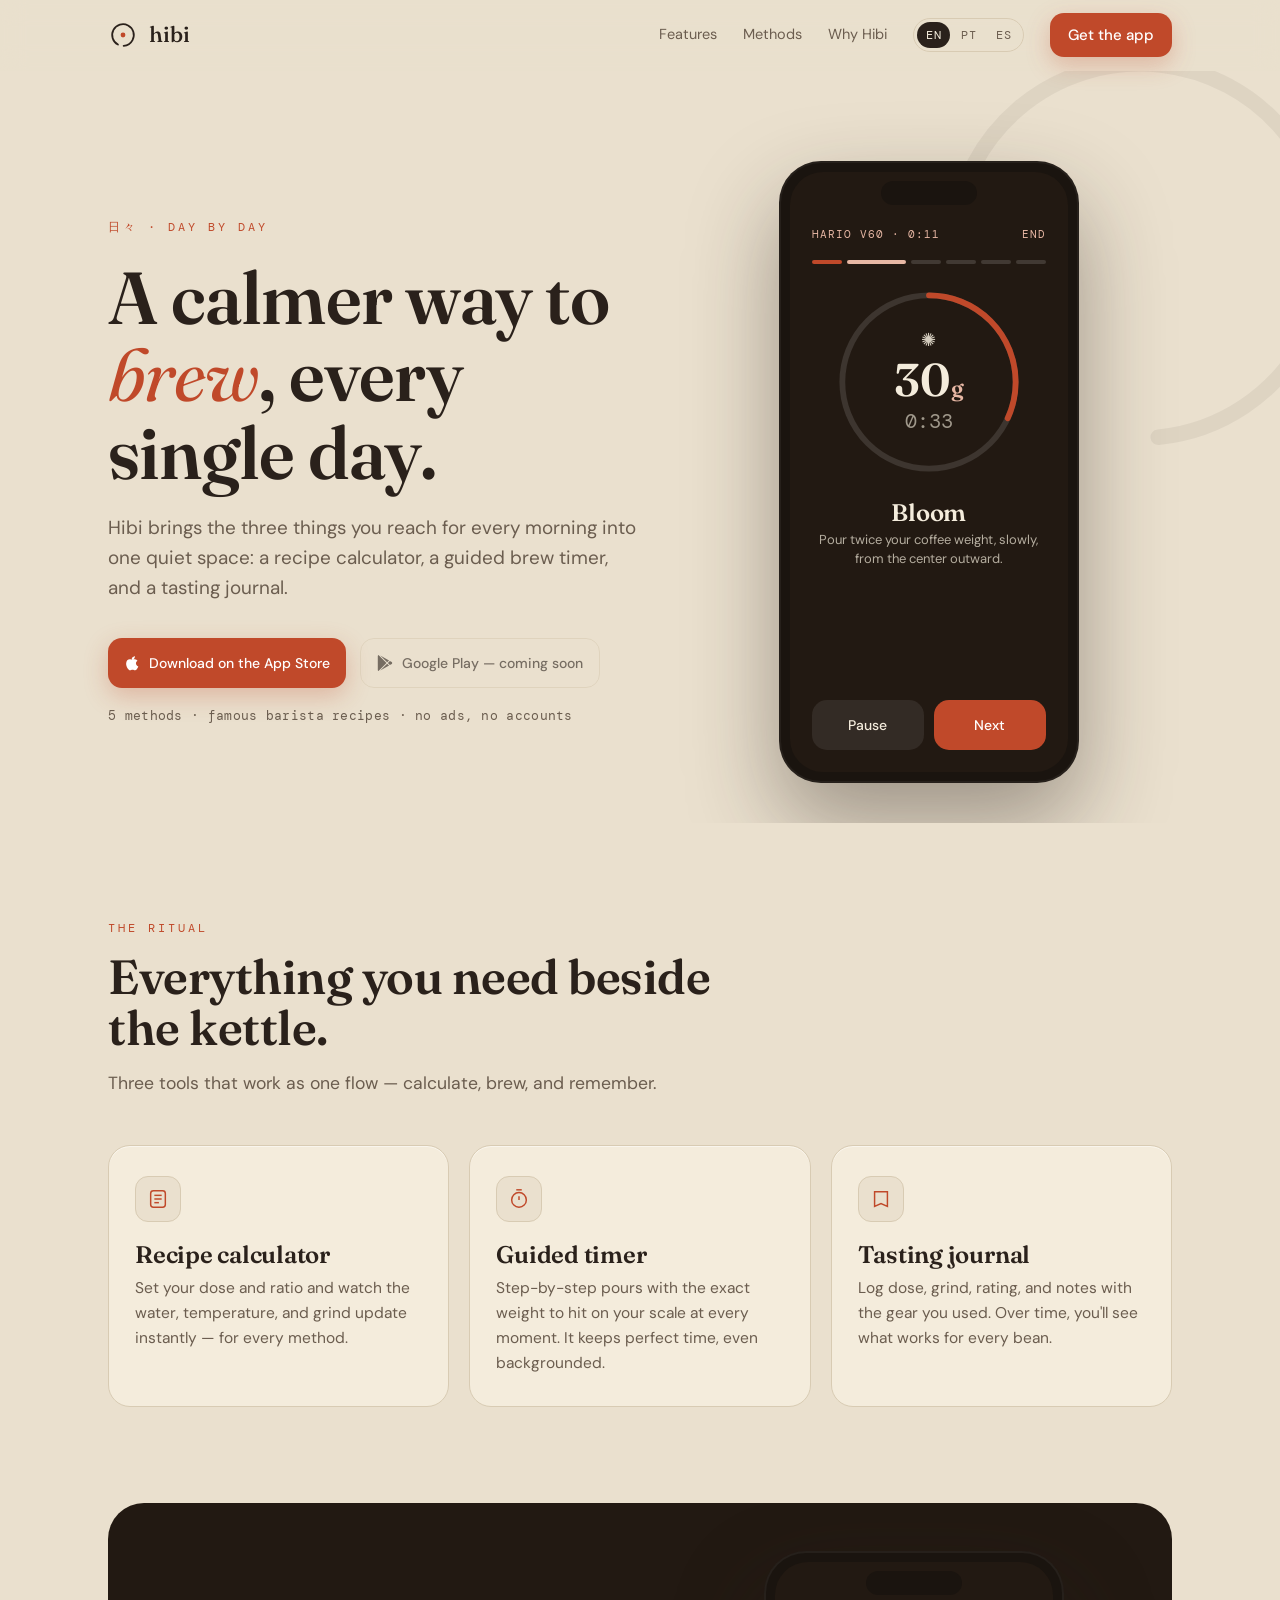
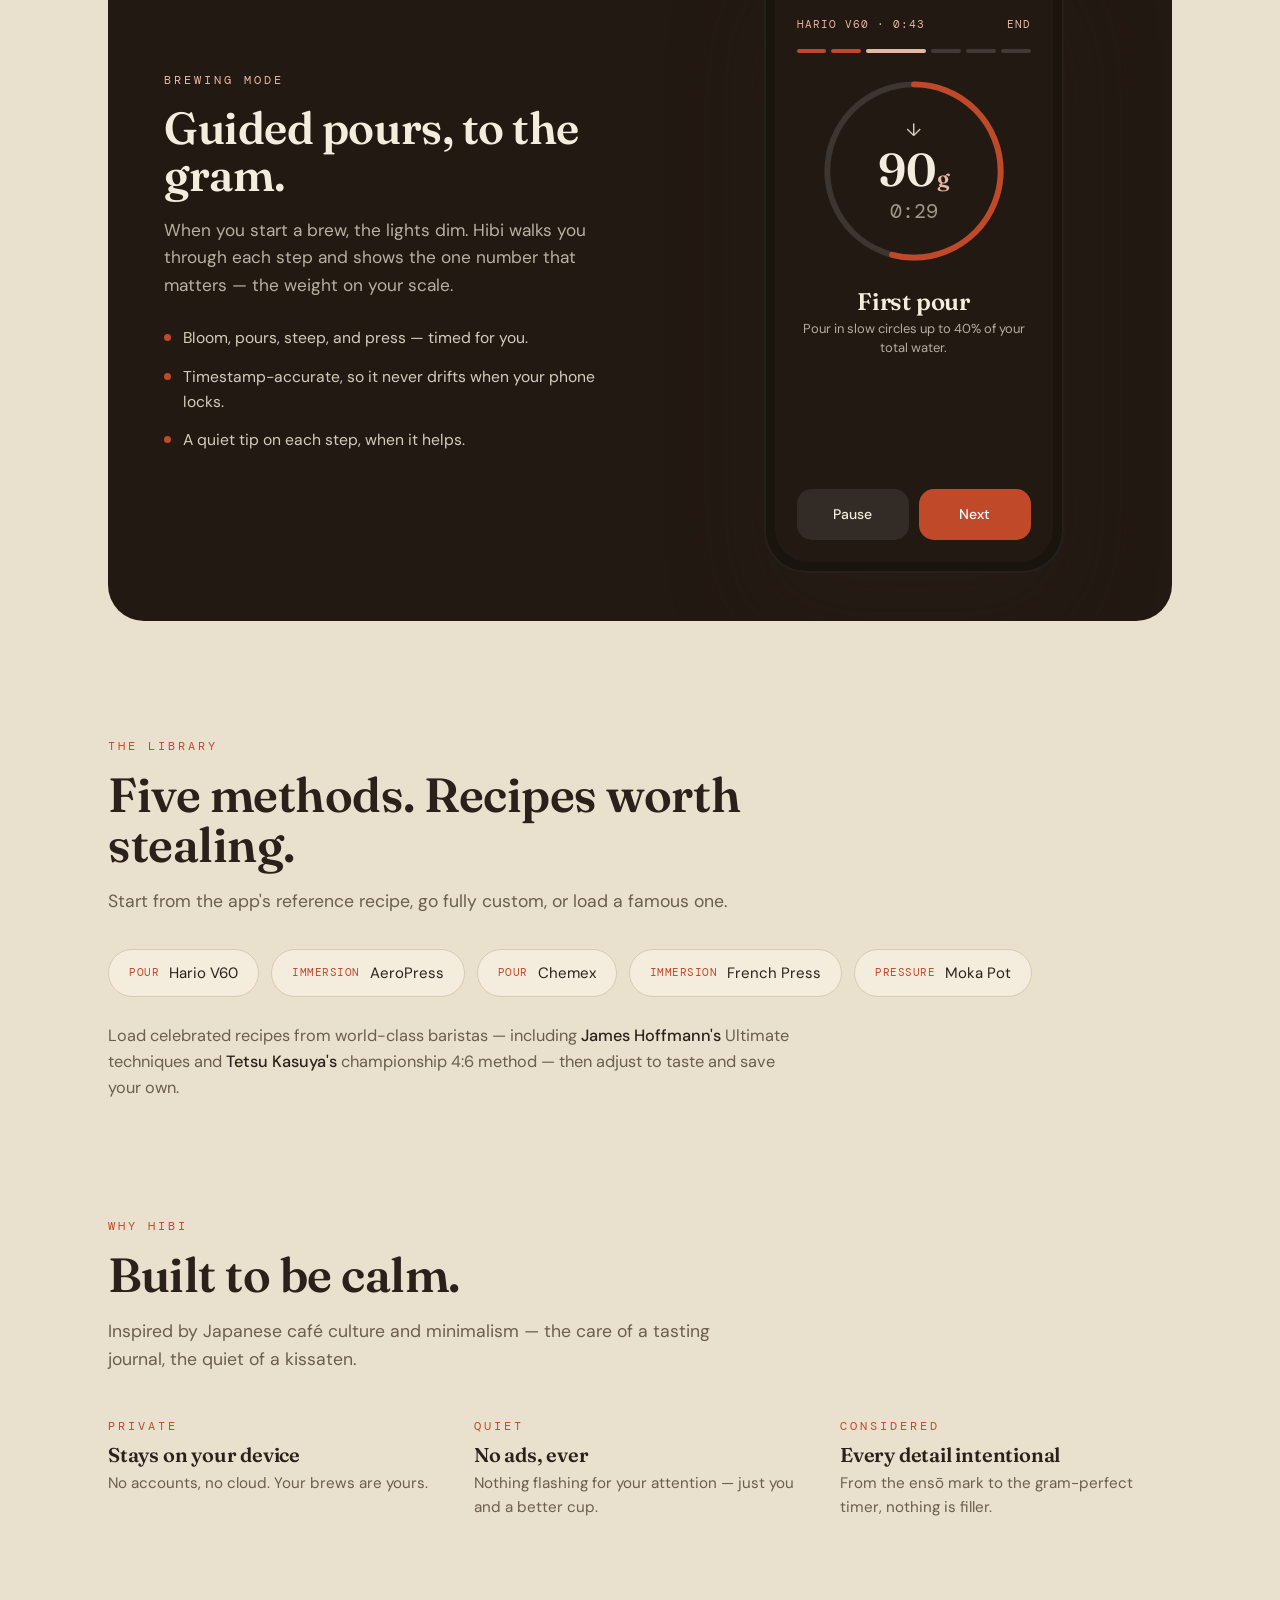
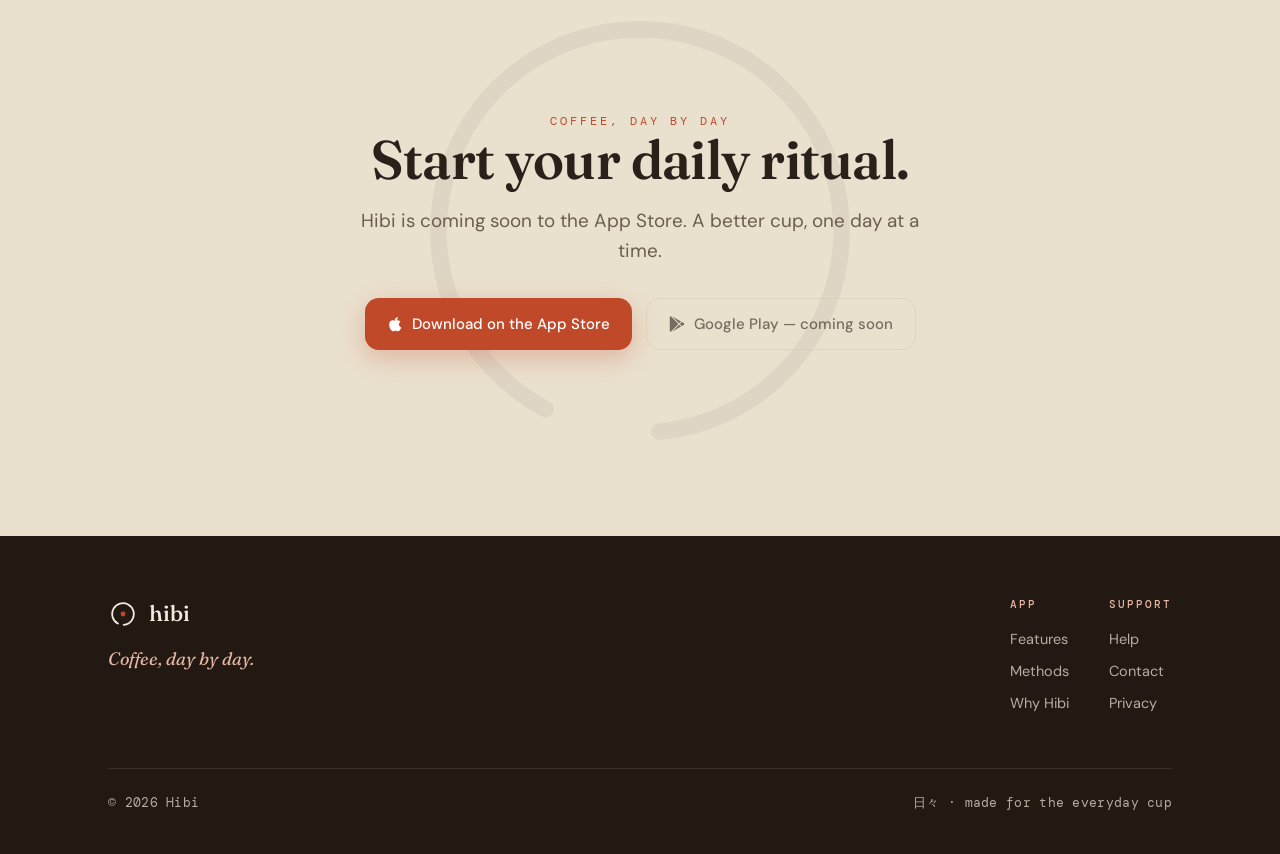
==== commit 1679650b: "add GA" ====
--- a/index.html
+++ b/index.html
@@ -17,6 +17,15 @@
 <meta name="twitter:image" content="BASE_URL/hibi-og.png">
 <link rel="icon" type="image/png" href="favicon.png">
 <link rel="apple-touch-icon" href="apple-touch-icon.png">
+<!-- Google tag (gtag.js) -->
+<script async src="https://www.googletagmanager.com/gtag/js?id=G-5S2B1TNDSS"></script>
+<script>
+  window.dataLayer = window.dataLayer || [];
+  function gtag(){dataLayer.push(arguments);}
+  gtag('js', new Date());
+
+  gtag('config', 'G-5S2B1TNDSS');
+</script>
 <style>
 @import url('https://fonts.googleapis.com/css2?family=Fraunces:ital,opsz,wght@0,9..144,300;0,9..144,400;0,9..144,500;0,9..144,600;1,9..144,400&family=DM+Mono:wght@400;500&family=DM+Sans:wght@400;500&display=swap');
 :root{
@@ -256,7 +265,7 @@
     <p data-i18n="ethos.sub">Inspired by Japanese café culture and minimalism — the care of a tasting journal, the quiet of a kissaten.</p>
   </div>
   <div class="ethos">
-    <div class="e reveal"><div class="eyebrow" data-i18n="ethos1.k">Private</div><h3 data-i18n="ethos1.h3">Stays on your device</h3><p data-i18n="ethos1.p">No accounts, no cloud, no tracking. Your brews are yours.</p></div>
+    <div class="e reveal"><div class="eyebrow" data-i18n="ethos1.k">Private</div><h3 data-i18n="ethos1.h3">Stays on your device</h3><p data-i18n="ethos1.p">No accounts, no cloud. Your brews are yours.</p></div>
     <div class="e reveal"><div class="eyebrow" data-i18n="ethos2.k">Quiet</div><h3 data-i18n="ethos2.h3">No ads, ever</h3><p data-i18n="ethos2.p">Nothing flashing for your attention — just you and a better cup.</p></div>
     <div class="e reveal"><div class="eyebrow" data-i18n="ethos3.k">Considered</div><h3 data-i18n="ethos3.h3">Every detail intentional</h3><p data-i18n="ethos3.p">From the ensō mark to the gram-perfect timer, nothing is filler.</p></div>
   </div>
@@ -312,7 +321,7 @@
   "chip.pour":"POUR","chip.immersion":"IMMERSION","chip.pressure":"PRESSURE",
   "recipes.note":"Load celebrated recipes from world-class baristas — including <b>James Hoffmann's</b> Ultimate techniques and <b>Tetsu Kasuya's</b> championship 4:6 method — then adjust to taste and save your own.",
   "ethos.eyebrow":"Why Hibi","ethos.h2":"Built to be calm.","ethos.sub":"Inspired by Japanese café culture and minimalism — the care of a tasting journal, the quiet of a kissaten.",
-  "ethos1.k":"Private","ethos1.h3":"Stays on your device","ethos1.p":"No accounts, no cloud, no tracking. Your brews are yours.",
+   "ethos1.k":"Private","ethos1.h3":"Stays on your device","ethos1.p":"No accounts, no cloud. Your brews are yours.",
   "ethos2.k":"Quiet","ethos2.h3":"No ads, ever","ethos2.p":"Nothing flashing for your attention — just you and a better cup.",
   "ethos3.k":"Considered","ethos3.h3":"Every detail intentional","ethos3.p":"From the ensō mark to the gram-perfect timer, nothing is filler.",
   "final.eyebrow":"Coffee, day by day","final.h2":"Start your daily ritual.","final.p":"Hibi is coming soon to the App Store. A better cup, one day at a time.","final.cta":"Coming soon to the App Store",
@@ -335,7 +344,7 @@
   "chip.pour":"COADO","chip.immersion":"IMERSÃO","chip.pressure":"PRESSÃO",
   "recipes.note":"Carregue receitas consagradas de baristas de primeira linha — incluindo as técnicas Ultimate de <b>James Hoffmann</b> e o método 4:6 do campeão <b>Tetsu Kasuya</b> — depois ajuste ao seu gosto e salve as suas.",
   "ethos.eyebrow":"Por que Hibi","ethos.h2":"Feito para ser calmo.","ethos.sub":"Inspirado na cultura dos cafés japoneses e no minimalismo — o cuidado de um diário de degustação, a calma de um kissaten.",
-  "ethos1.k":"Privado","ethos1.h3":"Fica no seu aparelho","ethos1.p":"Sem contas, sem nuvem, sem rastreamento. Seus preparos são seus.",
+   "ethos1.k":"Privado","ethos1.h3":"Fica no seu aparelho","ethos1.p":"Sem contas, sem nuvem. Seus preparos são seus.",
   "ethos2.k":"Tranquilo","ethos2.h3":"Sem anúncios, nunca","ethos2.p":"Nada piscando para chamar sua atenção — só você e um café melhor.",
   "ethos3.k":"Cuidado","ethos3.h3":"Cada detalhe pensado","ethos3.p":"Do símbolo ensō ao timer preciso na grama, nada é enchimento.",
   "final.eyebrow":"Café, dia após dia","final.h2":"Comece seu ritual diário.","final.p":"O Hibi chega em breve à App Store. Um café melhor, um dia de cada vez.","final.cta":"Em breve na App Store",
@@ -358,7 +367,7 @@
   "chip.pour":"VERTIDO","chip.immersion":"INMERSIÓN","chip.pressure":"PRESIÓN",
   "recipes.note":"Carga recetas reconocidas de baristas de primer nivel — incluidas las técnicas Ultimate de <b>James Hoffmann</b> y el método 4:6 del campeón <b>Tetsu Kasuya</b> — y luego ajústalas a tu gusto y guarda las tuyas.",
   "ethos.eyebrow":"Por qué Hibi","ethos.h2":"Hecho para ser tranquilo.","ethos.sub":"Inspirado en la cultura de las cafeterías japonesas y el minimalismo — el cuidado de un diario de cata, la calma de un kissaten.",
-  "ethos1.k":"Privado","ethos1.h3":"Se queda en tu dispositivo","ethos1.p":"Sin cuentas, sin nube, sin rastreo. Tus preparaciones son tuyas.",
+   "ethos1.k":"Privado","ethos1.h3":"Se queda en tu dispositivo","ethos1.p":"Sin cuentas, sin nube. Tus preparaciones son tuyas.",
   "ethos2.k":"Tranquilo","ethos2.h3":"Sin anuncios, nunca","ethos2.p":"Nada que parpadee por tu atención: solo tú y una mejor taza.",
   "ethos3.k":"Cuidado","ethos3.h3":"Cada detalle intencional","ethos3.p":"Desde el símbolo ensō hasta el temporizador preciso al gramo, nada es relleno.",
   "final.eyebrow":"Café, día a día","final.h2":"Empieza tu ritual diario.","final.p":"Hibi llega pronto a la App Store. Una mejor taza, un día a la vez.","final.cta":"Próximamente en la App Store",
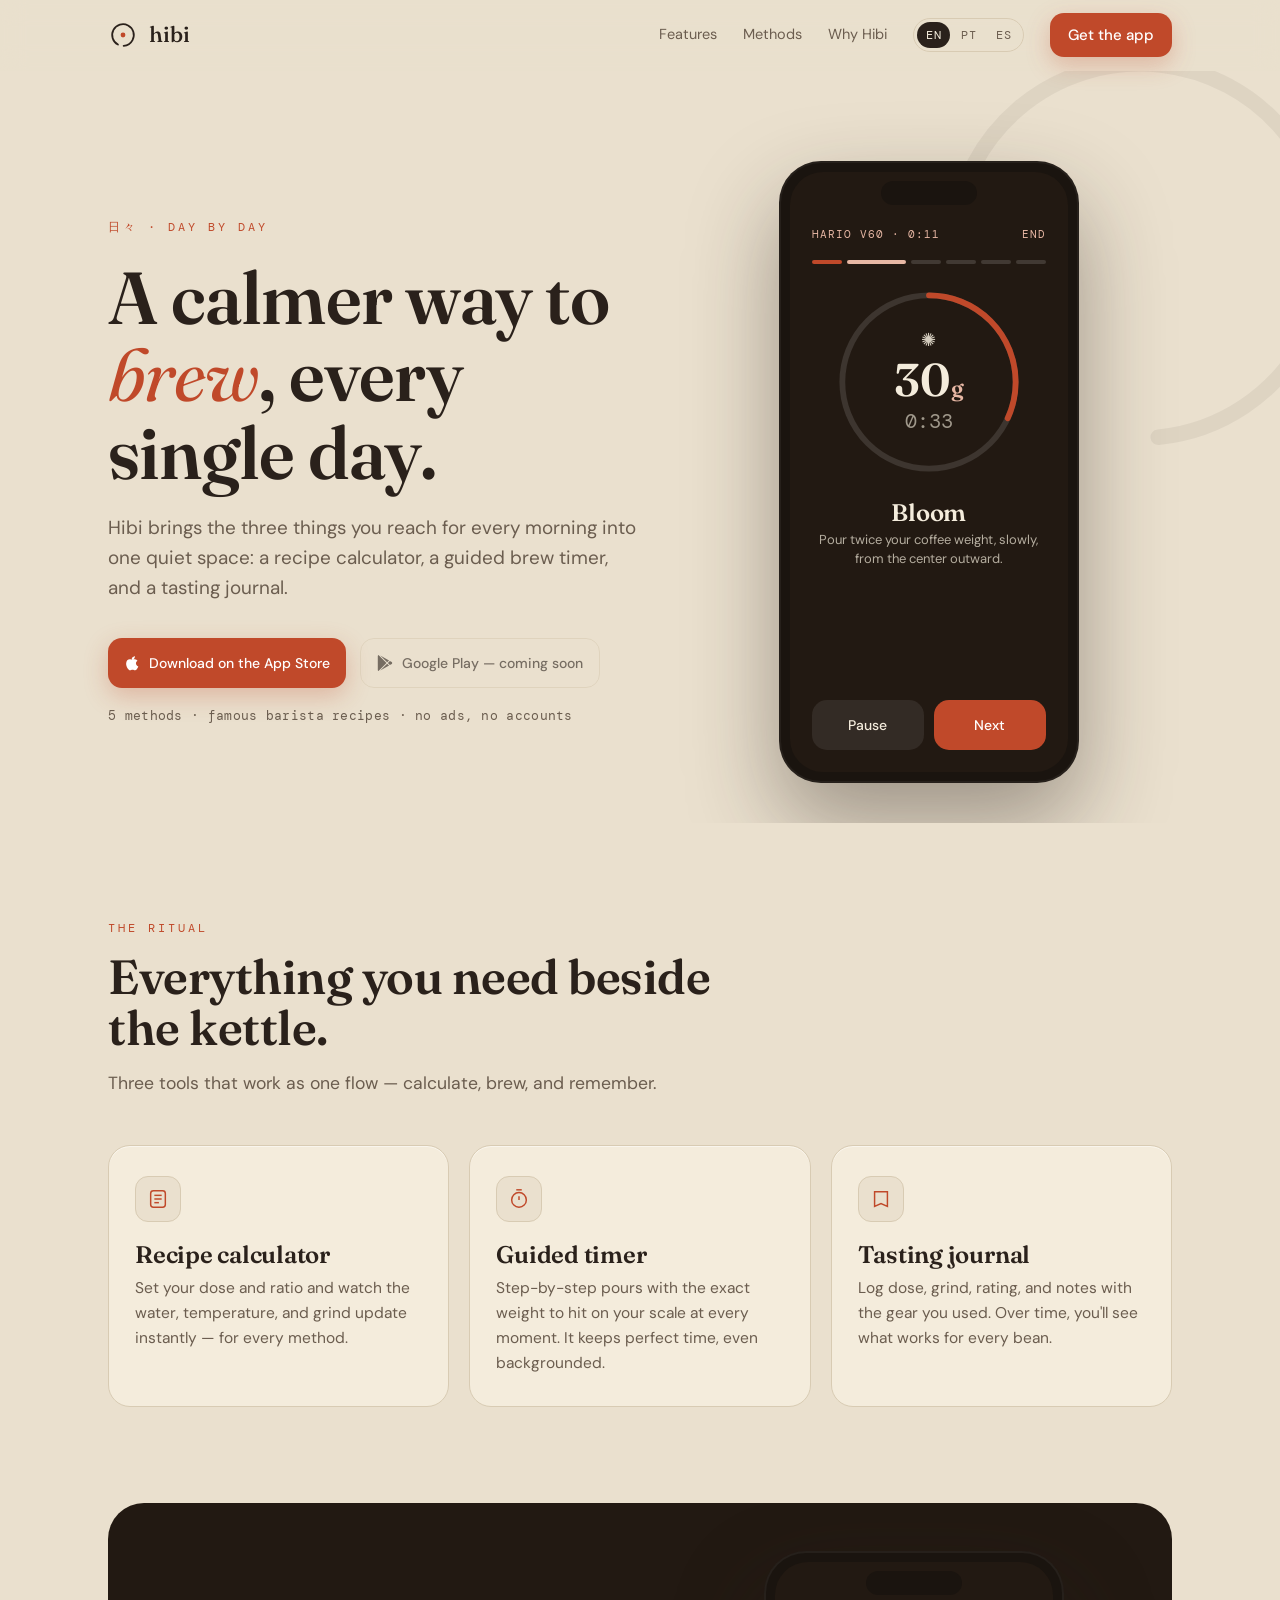
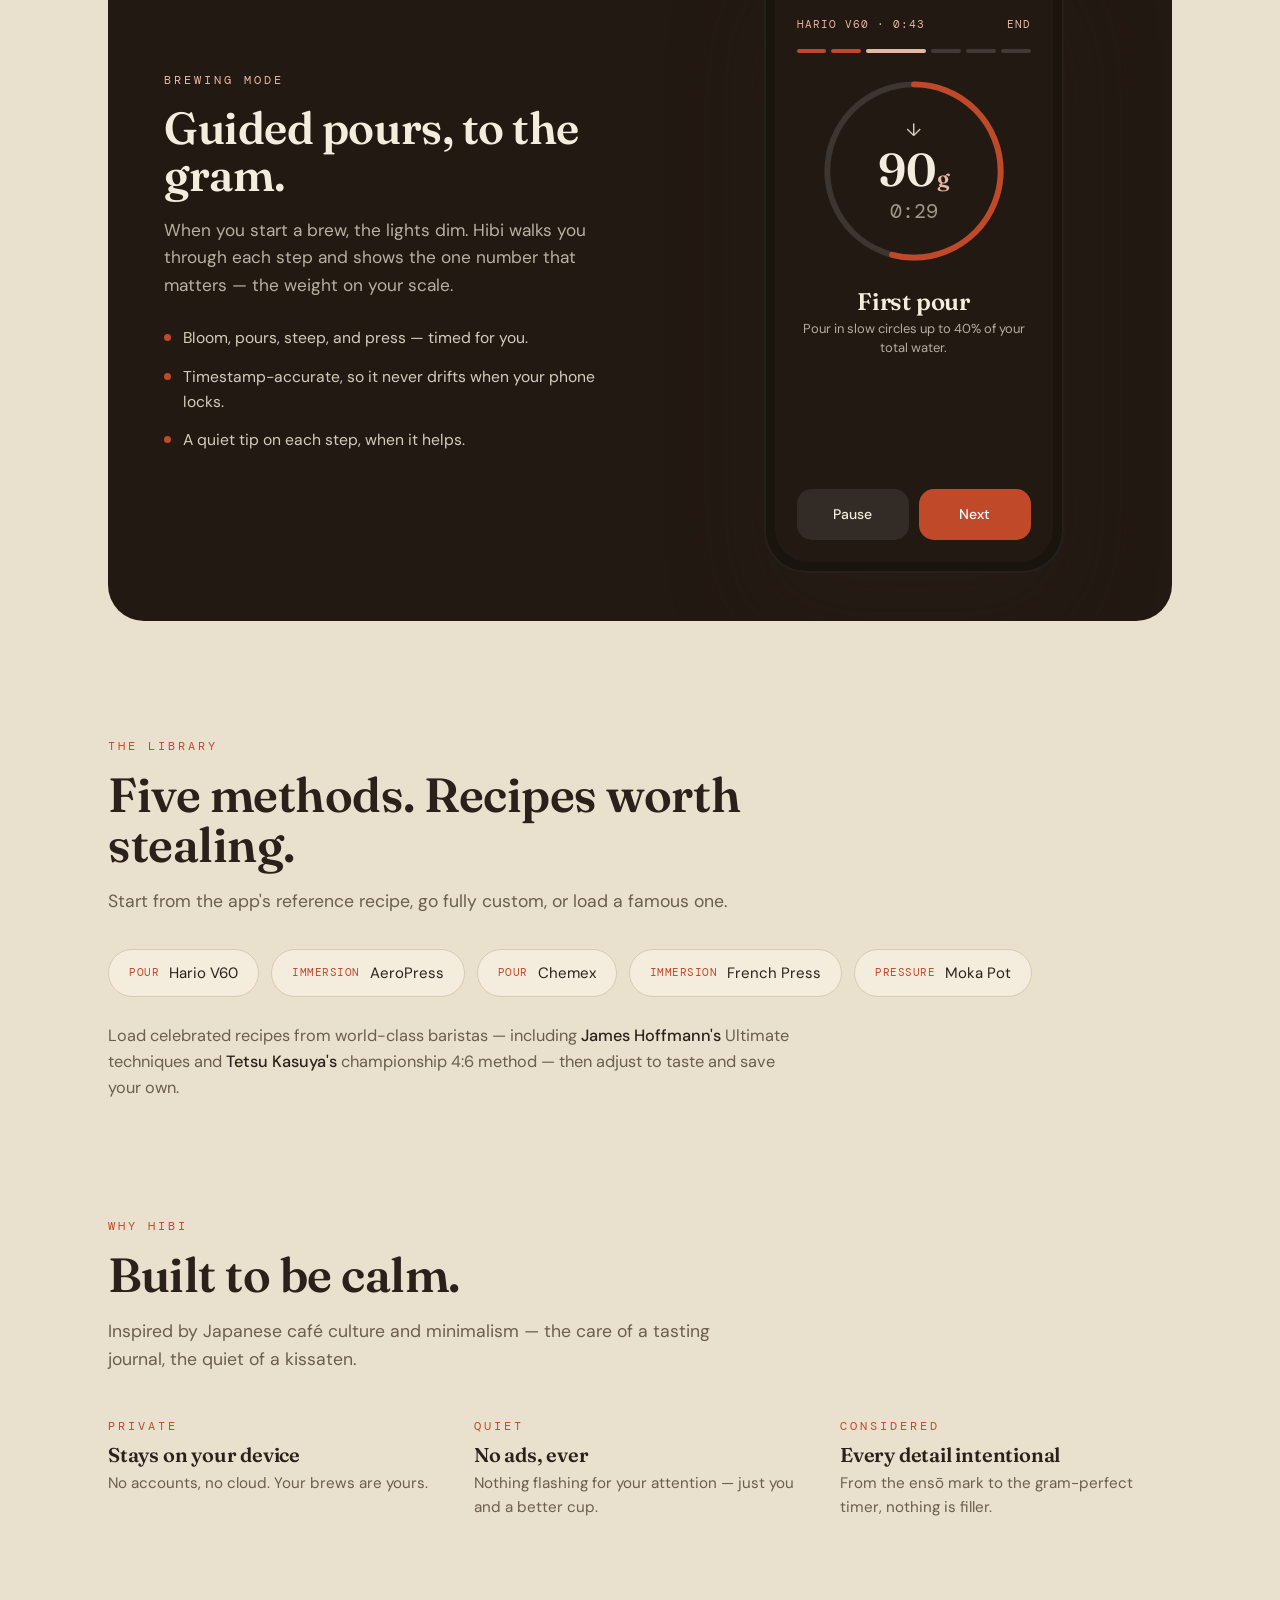
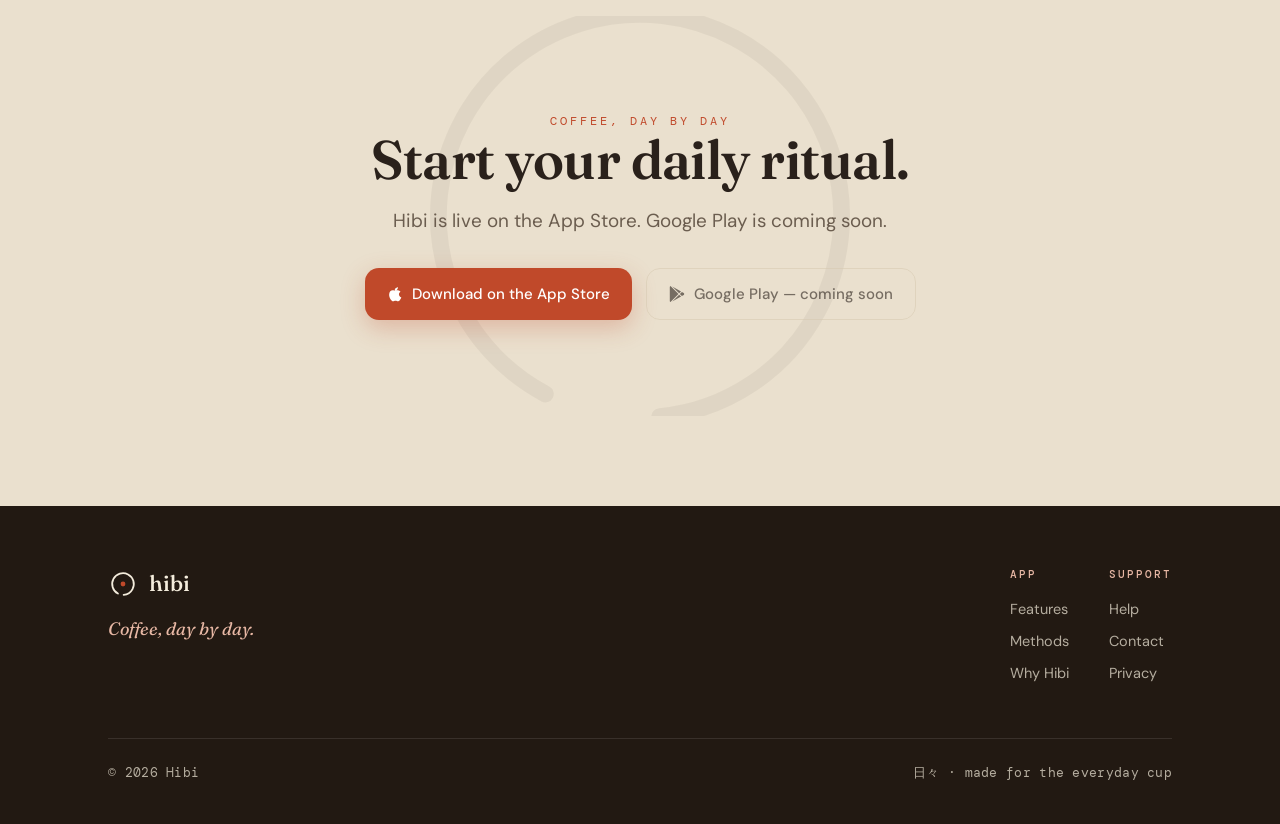
==== commit 3238c056: "fix" ====
--- a/index.html
+++ b/index.html
@@ -276,7 +276,7 @@
   <div class="wrap">
     <div class="eyebrow reveal" data-i18n="final.eyebrow">Coffee, day by day</div>
     <h2 class="reveal" data-i18n="final.h2">Start your daily ritual.</h2>
-    <p class="lead reveal" style="margin:0 auto;" data-i18n="final.p">Hibi is coming soon to the App Store. A better cup, one day at a time.</p>
+    <p class="lead reveal" style="margin:0 auto;" data-i18n="final.p">Hibi is live on the App Store. Google Play is coming soon.</p>
     <div class="cta-row reveal"><a href="https://apps.apple.com/us/app/hibi-coffee/id6777726629" target="_blank" rel="noopener" class="btn btn-primary"><svg class="apple" viewBox="0 0 384 512" fill="currentColor"><path d="M318.7 268c-.2-37 16.4-65 50-85.6-18.8-26.9-47.2-41.7-84.7-44.6-35.5-2.8-74.3 20.7-88.5 20.7-15 0-49.4-19.7-76.4-19.7C63.3 139.5 4 184.8 4 276.4c0 27.1 5 55.1 14.9 84 13.3 38 61.3 131.4 111.4 129.9 26.2-.6 44.7-18.6 78.8-18.6 33.1 0 50.2 18.6 78.8 18.6 50.5-.7 93.9-85.6 106.5-123.7-67.7-31.9-75.7-93.5-75.7-98.6zM256.6 116.7c30.3-36 27.5-68.8 26.6-80.7-26.7 1.5-57.5 18.2-75.1 38.7-19.4 21.9-30.8 49-28.3 80.1 28.9 2.2 55.2-12.6 76.8-38.1z"/></svg><span data-i18n="cta.appstore">Download on the App Store</span></a><span class="btn btn-ghost btn-soon"><svg class="gplay" viewBox="0 0 512 512" fill="currentColor"><path d="M325.3 234.3 104.6 13l280.8 161.2zM47 0C34 6.8 25.3 19.2 25.3 35.3v441.3c0 16.1 8.7 28.5 21.7 35.3l256.6-256zm425.2 225.6-58.9-34.1-65.7 64.5 65.7 64.5 60.1-34.1c18-14.3 18-46.5-1.2-60.8zM104.6 499l280.8-161.2-60.1-60.1z"/></svg><span data-i18n="cta.playsoon">Google Play — coming soon</span></span></div>
   </div>
 </section>
@@ -324,7 +324,7 @@
    "ethos1.k":"Private","ethos1.h3":"Stays on your device","ethos1.p":"No accounts, no cloud. Your brews are yours.",
   "ethos2.k":"Quiet","ethos2.h3":"No ads, ever","ethos2.p":"Nothing flashing for your attention — just you and a better cup.",
   "ethos3.k":"Considered","ethos3.h3":"Every detail intentional","ethos3.p":"From the ensō mark to the gram-perfect timer, nothing is filler.",
-  "final.eyebrow":"Coffee, day by day","final.h2":"Start your daily ritual.","final.p":"Hibi is coming soon to the App Store. A better cup, one day at a time.","final.cta":"Coming soon to the App Store",
+  "final.eyebrow":"Coffee, day by day","final.h2":"Start your daily ritual.","final.p":"Hibi is live on the App Store. Google Play is coming soon.","final.cta":"Download on the App Store",
   "foot.tagline":"Coffee, day by day.","foot.app":"App","foot.support":"Support","foot.help":"Help","foot.contact":"Contact","foot.privacy":"Privacy","foot.made":"日々 · made for the everyday cup"},
  pt:{title:"Hibi — Café, dia após dia",meta:"O Hibi é um companheiro tranquilo para o seu ritual diário de café — calculadora de receitas, timer de preparo guiado e diário de degustação.",
   "nav.features":"Recursos","nav.methods":"Métodos","nav.why":"Por que Hibi","nav.get":"Baixar o app",
@@ -336,18 +336,18 @@
   "step.first":"1º despejo","step.first.desc":"Despeje em círculos lentos até 40% da água total.",
   "feat.eyebrow":"O ritual","feat.h2":"Tudo o que você precisa ao lado da chaleira.","feat.sub":"Três ferramentas em um só fluxo — calcular, preparar e registrar.",
   "feat1.h3":"Calculadora de receitas","feat1.p":"Defina a dose e a proporção e veja água, temperatura e moagem se ajustarem na hora — para cada método.",
-  "feat2.h3":"Timer guiado","feat2.p":"Despejos passo a passo com o peso exato para atingir na balança a cada momento. Mantém o tempo certo até em segundo plano.",
+  "feat2.h3":"Timer guiado","feat2.p":"Despejos passo a passo com o peso exato para atingir na balança a cada momento. Mantém o tempo certo mesmo com o app minimizado.",
   "feat3.h3":"Diário de degustação","feat3.p":"Registre dose, moagem, nota e comentários com os equipamentos usados. Com o tempo, você descobre o que funciona para cada grão.",
-  "band.eyebrow":"Modo preparo","band.h2":"Despejos guiados, até a grama.","band.p":"Quando você começa, as luzes baixam. O Hibi conduz cada etapa e mostra o único número que importa — o peso na balança.",
-  "band.li1":"Pré-infusão, despejos, infusão e prensagem — cronometrados para você.","band.li2":"Baseado no relógio real, sem atrasar quando a tela bloqueia.","band.li3":"Uma dica discreta em cada etapa, quando ajuda.",
-  "methods.eyebrow":"A biblioteca","methods.h2":"Cinco métodos. Receitas que valem a pena.","methods.sub":"Comece pela receita de referência do app, personalize tudo ou carregue uma famosa.",
+  "band.eyebrow":"Modo de preparo","band.h2":"Despejos guiados, até a grama.","band.p":"Quando você começa, as luzes diminuem. O Hibi conduz cada etapa e mostra o único número que importa — o peso na balança.",
+  "band.li1":"Pré-infusão, despejos, infusão e prensagem — cronometrados para você.","band.li2":"Preciso mesmo com a tela bloqueada.","band.li3":"Uma dica discreta em cada etapa, quando ajuda.",
+  "methods.eyebrow":"A biblioteca","methods.h2":"Cinco métodos. Receitas que vale copiar.","methods.sub":"Comece pela receita de referência do app, personalize tudo ou carregue uma famosa.",
   "chip.pour":"COADO","chip.immersion":"IMERSÃO","chip.pressure":"PRESSÃO",
-  "recipes.note":"Carregue receitas consagradas de baristas de primeira linha — incluindo as técnicas Ultimate de <b>James Hoffmann</b> e o método 4:6 do campeão <b>Tetsu Kasuya</b> — depois ajuste ao seu gosto e salve as suas.",
+  "recipes.note":"Carregue receitas consagradas dos melhores baristas do mundo — incluindo as técnicas Ultimate de <b>James Hoffmann</b> e o método 4:6 do campeão <b>Tetsu Kasuya</b> — depois ajuste ao seu gosto e salve as suas.",
   "ethos.eyebrow":"Por que Hibi","ethos.h2":"Feito para ser calmo.","ethos.sub":"Inspirado na cultura dos cafés japoneses e no minimalismo — o cuidado de um diário de degustação, a calma de um kissaten.",
    "ethos1.k":"Privado","ethos1.h3":"Fica no seu aparelho","ethos1.p":"Sem contas, sem nuvem. Seus preparos são seus.",
   "ethos2.k":"Tranquilo","ethos2.h3":"Sem anúncios, nunca","ethos2.p":"Nada piscando para chamar sua atenção — só você e um café melhor.",
-  "ethos3.k":"Cuidado","ethos3.h3":"Cada detalhe pensado","ethos3.p":"Do símbolo ensō ao timer preciso na grama, nada é enchimento.",
-  "final.eyebrow":"Café, dia após dia","final.h2":"Comece seu ritual diário.","final.p":"O Hibi chega em breve à App Store. Um café melhor, um dia de cada vez.","final.cta":"Em breve na App Store",
+  "ethos3.k":"Cuidado","ethos3.h3":"Cada detalhe pensado","ethos3.p":"Do símbolo ensō ao timer preciso na grama, nada é supérfluo.",
+  "final.eyebrow":"Café, dia após dia","final.h2":"Comece seu ritual diário.","final.p":"O Hibi já está na App Store. Google Play em breve.","final.cta":"Baixar na App Store",
   "foot.tagline":"Café, dia após dia.","foot.app":"App","foot.support":"Suporte","foot.help":"Ajuda","foot.contact":"Contato","foot.privacy":"Privacidade","foot.made":"日々 · feito para o café de todo dia"},
  es:{title:"Hibi — Café, día a día",meta:"Hibi es un compañero tranquilo para tu ritual diario de café — calculadora de recetas, temporizador de preparación guiada y diario de cata.",
   "nav.features":"Funciones","nav.methods":"Métodos","nav.why":"Por qué Hibi","nav.get":"Descargar app",
@@ -370,7 +370,7 @@
    "ethos1.k":"Privado","ethos1.h3":"Se queda en tu dispositivo","ethos1.p":"Sin cuentas, sin nube. Tus preparaciones son tuyas.",
   "ethos2.k":"Tranquilo","ethos2.h3":"Sin anuncios, nunca","ethos2.p":"Nada que parpadee por tu atención: solo tú y una mejor taza.",
   "ethos3.k":"Cuidado","ethos3.h3":"Cada detalle intencional","ethos3.p":"Desde el símbolo ensō hasta el temporizador preciso al gramo, nada es relleno.",
-  "final.eyebrow":"Café, día a día","final.h2":"Empieza tu ritual diario.","final.p":"Hibi llega pronto a la App Store. Una mejor taza, un día a la vez.","final.cta":"Próximamente en la App Store",
+  "final.eyebrow":"Café, día a día","final.h2":"Empieza tu ritual diario.","final.p":"Hibi ya está en la App Store. Google Play próximamente.","final.cta":"Descargar en la App Store",
   "foot.tagline":"Café, día a día.","foot.app":"App","foot.support":"Soporte","foot.help":"Ayuda","foot.contact":"Contacto","foot.privacy":"Privacidad","foot.made":"日々 · hecho para el café de cada día"}
 };
 function setLang(l){
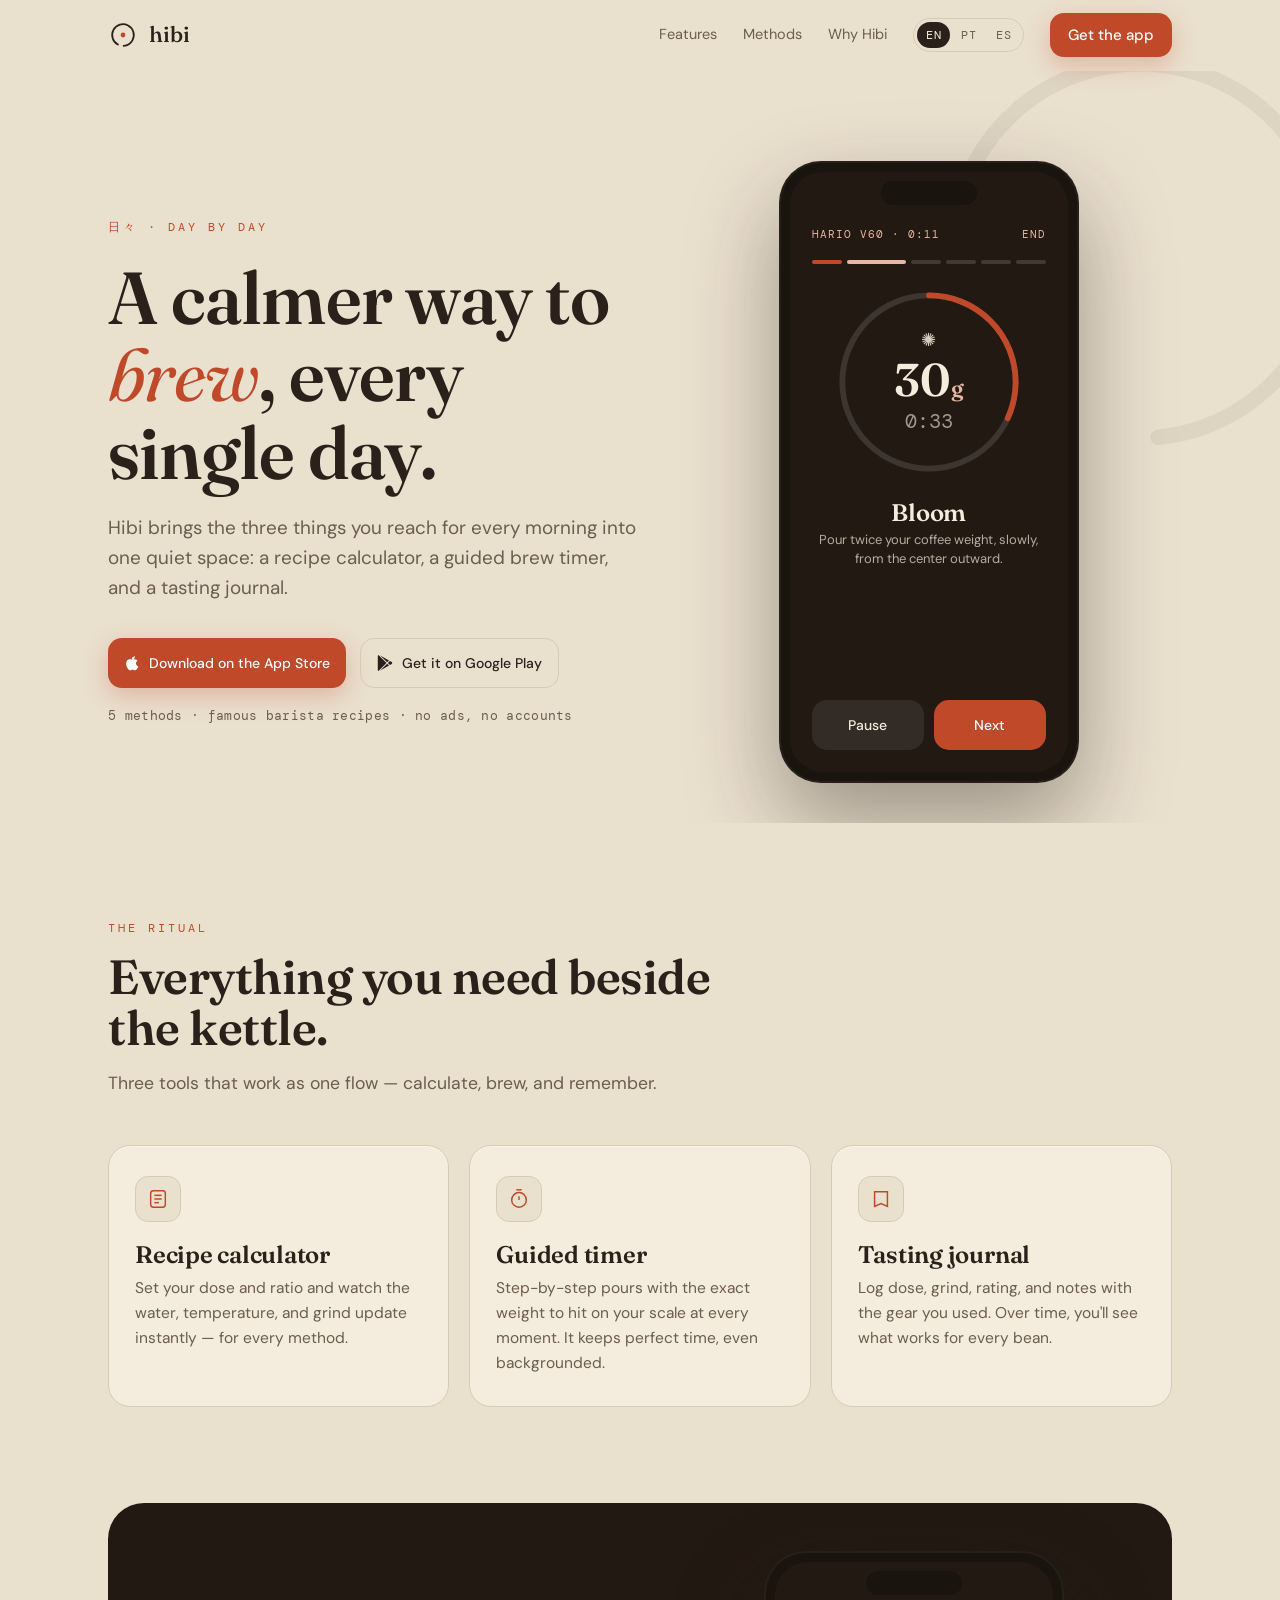
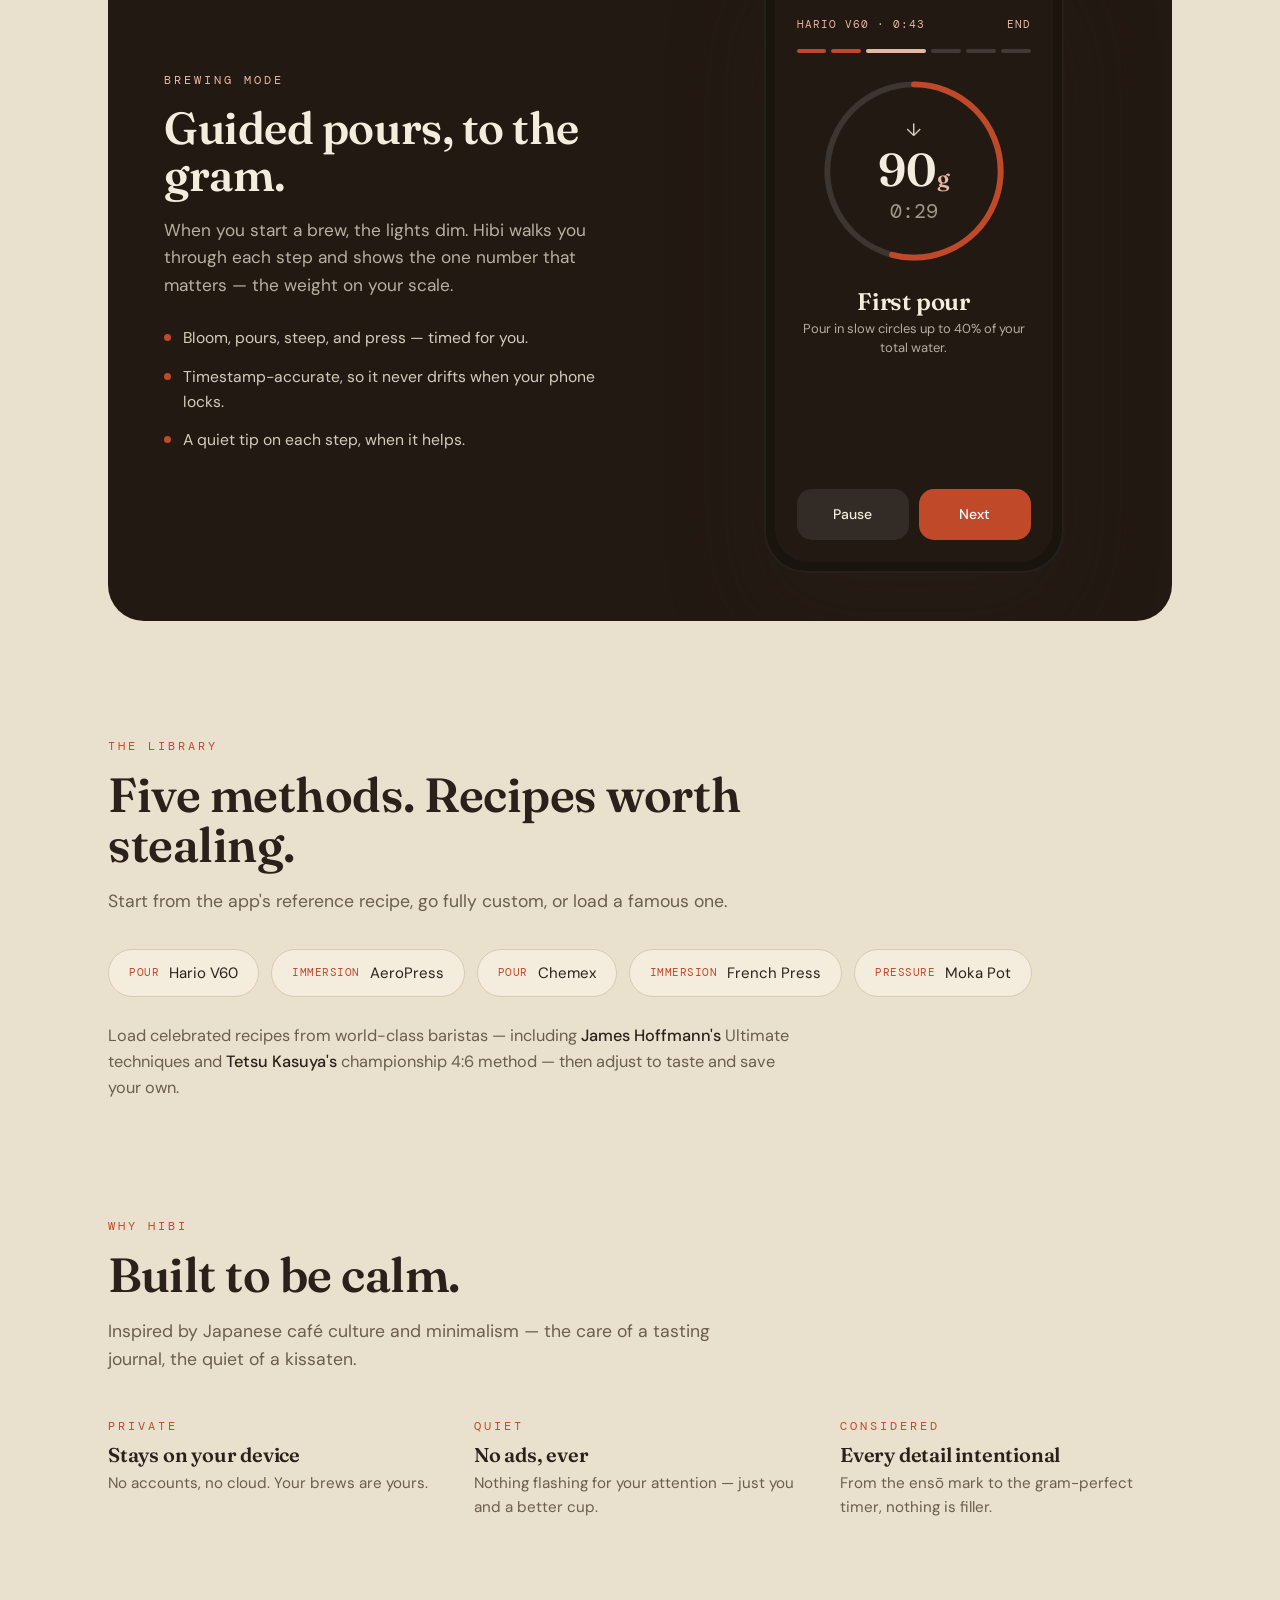
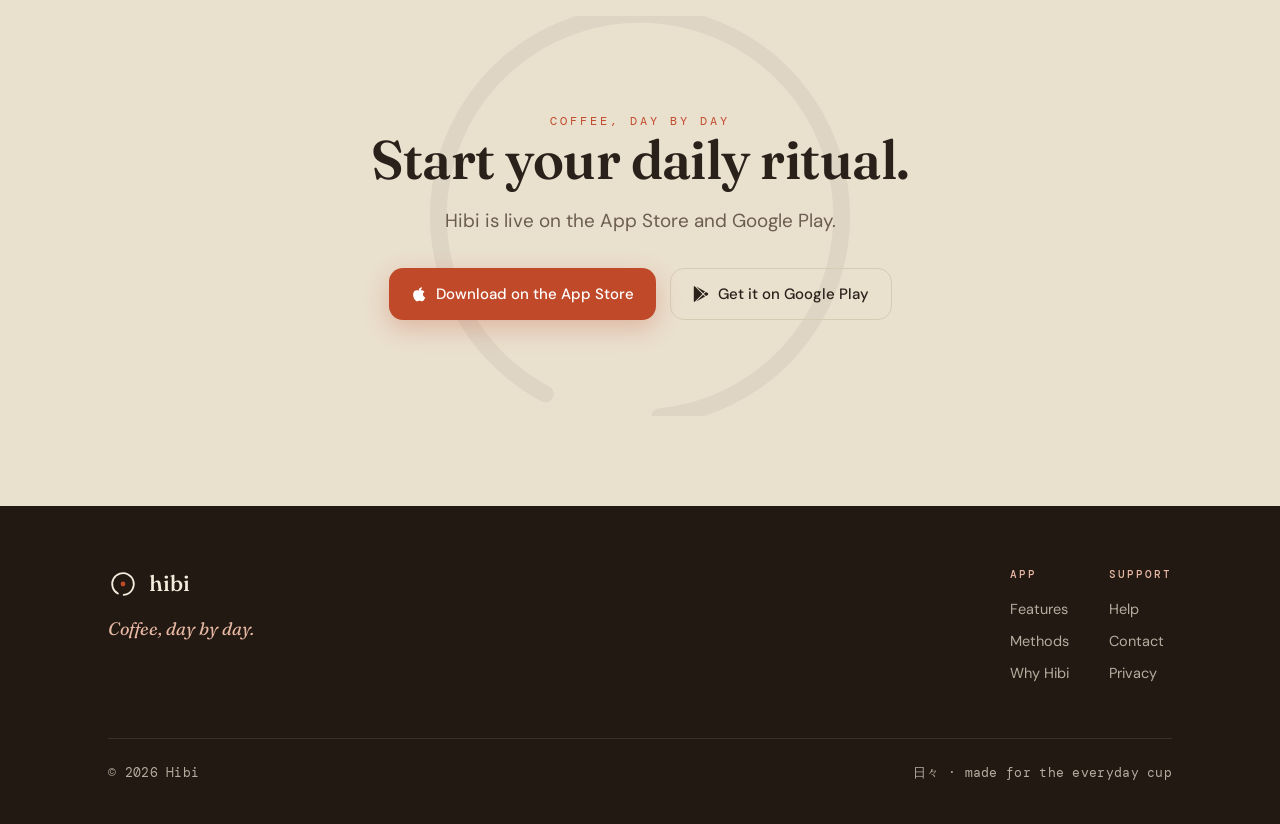
==== commit 82d72b90: "add google play" ====
--- a/index.html
+++ b/index.html
@@ -139,8 +139,6 @@
 .foot-bottom{margin-top:44px;padding-top:24px;border-top:1px solid rgba(255,255,255,.1);display:flex;justify-content:space-between;font-size:13px;flex-wrap:wrap;gap:10px;font-family:'DM Mono',monospace;letter-spacing:.3px;}
 .apple{width:16px;height:16px;}
 .gplay{width:16px;height:16px;}
-.btn-soon{opacity:.6;cursor:default;}
-.btn-soon:hover{background:transparent;transform:none;}
 </style>
 </head>
 <body>
@@ -170,10 +168,10 @@
       <p class="lead reveal" data-i18n="hero.lead">Hibi brings the three things you reach for every morning into one quiet space: a recipe calculator, a guided brew timer, and a tasting journal.</p>
       <div class="cta-row reveal">
         <a href="https://apps.apple.com/us/app/hibi-coffee/id6777726629" target="_blank" rel="noopener" class="btn btn-primary"><svg class="apple" viewBox="0 0 384 512" fill="currentColor"><path d="M318.7 268c-.2-37 16.4-65 50-85.6-18.8-26.9-47.2-41.7-84.7-44.6-35.5-2.8-74.3 20.7-88.5 20.7-15 0-49.4-19.7-76.4-19.7C63.3 139.5 4 184.8 4 276.4c0 27.1 5 55.1 14.9 84 13.3 38 61.3 131.4 111.4 129.9 26.2-.6 44.7-18.6 78.8-18.6 33.1 0 50.2 18.6 78.8 18.6 50.5-.7 93.9-85.6 106.5-123.7-67.7-31.9-75.7-93.5-75.7-98.6zM256.6 116.7c30.3-36 27.5-68.8 26.6-80.7-26.7 1.5-57.5 18.2-75.1 38.7-19.4 21.9-30.8 49-28.3 80.1 28.9 2.2 55.2-12.6 76.8-38.1z"/></svg><span data-i18n="cta.appstore">Download on the App Store</span></a>
-        <span class="btn btn-ghost btn-soon">
+        <a href="https://play.google.com/store/apps/details?id=com.drdpedroso.hibbicoffee" target="_blank" rel="noopener" class="btn btn-ghost">
           <svg class="gplay" viewBox="0 0 512 512" fill="currentColor"><path d="M325.3 234.3 104.6 13l280.8 161.2zM47 0C34 6.8 25.3 19.2 25.3 35.3v441.3c0 16.1 8.7 28.5 21.7 35.3l256.6-256zm425.2 225.6-58.9-34.1-65.7 64.5 65.7 64.5 60.1-34.1c18-14.3 18-46.5-1.2-60.8zM104.6 499l280.8-161.2-60.1-60.1z"/></svg>
-          <span data-i18n="cta.playsoon">Google Play — coming soon</span>
-        </span>
+          <span data-i18n="cta.googleplay">Get it on Google Play</span>
+        </a>
       </div>
       <div class="hero-note reveal" data-i18n="hero.note">5 methods · famous barista recipes · no ads, no accounts</div>
     </div>
@@ -276,8 +274,8 @@
   <div class="wrap">
     <div class="eyebrow reveal" data-i18n="final.eyebrow">Coffee, day by day</div>
     <h2 class="reveal" data-i18n="final.h2">Start your daily ritual.</h2>
-    <p class="lead reveal" style="margin:0 auto;" data-i18n="final.p">Hibi is live on the App Store. Google Play is coming soon.</p>
-    <div class="cta-row reveal"><a href="https://apps.apple.com/us/app/hibi-coffee/id6777726629" target="_blank" rel="noopener" class="btn btn-primary"><svg class="apple" viewBox="0 0 384 512" fill="currentColor"><path d="M318.7 268c-.2-37 16.4-65 50-85.6-18.8-26.9-47.2-41.7-84.7-44.6-35.5-2.8-74.3 20.7-88.5 20.7-15 0-49.4-19.7-76.4-19.7C63.3 139.5 4 184.8 4 276.4c0 27.1 5 55.1 14.9 84 13.3 38 61.3 131.4 111.4 129.9 26.2-.6 44.7-18.6 78.8-18.6 33.1 0 50.2 18.6 78.8 18.6 50.5-.7 93.9-85.6 106.5-123.7-67.7-31.9-75.7-93.5-75.7-98.6zM256.6 116.7c30.3-36 27.5-68.8 26.6-80.7-26.7 1.5-57.5 18.2-75.1 38.7-19.4 21.9-30.8 49-28.3 80.1 28.9 2.2 55.2-12.6 76.8-38.1z"/></svg><span data-i18n="cta.appstore">Download on the App Store</span></a><span class="btn btn-ghost btn-soon"><svg class="gplay" viewBox="0 0 512 512" fill="currentColor"><path d="M325.3 234.3 104.6 13l280.8 161.2zM47 0C34 6.8 25.3 19.2 25.3 35.3v441.3c0 16.1 8.7 28.5 21.7 35.3l256.6-256zm425.2 225.6-58.9-34.1-65.7 64.5 65.7 64.5 60.1-34.1c18-14.3 18-46.5-1.2-60.8zM104.6 499l280.8-161.2-60.1-60.1z"/></svg><span data-i18n="cta.playsoon">Google Play — coming soon</span></span></div>
+    <p class="lead reveal" style="margin:0 auto;" data-i18n="final.p">Hibi is live on the App Store and Google Play.</p>
+    <div class="cta-row reveal"><a href="https://apps.apple.com/us/app/hibi-coffee/id6777726629" target="_blank" rel="noopener" class="btn btn-primary"><svg class="apple" viewBox="0 0 384 512" fill="currentColor"><path d="M318.7 268c-.2-37 16.4-65 50-85.6-18.8-26.9-47.2-41.7-84.7-44.6-35.5-2.8-74.3 20.7-88.5 20.7-15 0-49.4-19.7-76.4-19.7C63.3 139.5 4 184.8 4 276.4c0 27.1 5 55.1 14.9 84 13.3 38 61.3 131.4 111.4 129.9 26.2-.6 44.7-18.6 78.8-18.6 33.1 0 50.2 18.6 78.8 18.6 50.5-.7 93.9-85.6 106.5-123.7-67.7-31.9-75.7-93.5-75.7-98.6zM256.6 116.7c30.3-36 27.5-68.8 26.6-80.7-26.7 1.5-57.5 18.2-75.1 38.7-19.4 21.9-30.8 49-28.3 80.1 28.9 2.2 55.2-12.6 76.8-38.1z"/></svg><span data-i18n="cta.appstore">Download on the App Store</span></a><a href="https://play.google.com/store/apps/details?id=com.drdpedroso.hibbicoffee" target="_blank" rel="noopener" class="btn btn-ghost"><svg class="gplay" viewBox="0 0 512 512" fill="currentColor"><path d="M325.3 234.3 104.6 13l280.8 161.2zM47 0C34 6.8 25.3 19.2 25.3 35.3v441.3c0 16.1 8.7 28.5 21.7 35.3l256.6-256zm425.2 225.6-58.9-34.1-65.7 64.5 65.7 64.5 60.1-34.1c18-14.3 18-46.5-1.2-60.8zM104.6 499l280.8-161.2-60.1-60.1z"/></svg><span data-i18n="cta.googleplay">Get it on Google Play</span></a></div>
   </div>
 </section>
 
@@ -307,7 +305,7 @@
   "nav.features":"Features","nav.methods":"Methods","nav.why":"Why Hibi","nav.get":"Get the app",
   "hero.eyebrow":"日々 · day by day","hero.h1":'A calmer way to <span class="em">brew</span>, every single day.',
   "hero.lead":"Hibi brings the three things you reach for every morning into one quiet space: a recipe calculator, a guided brew timer, and a tasting journal.",
-  "hero.cta.soon":"Coming soon","hero.cta.how":"See how it works","cta.appstore":"Download on the App Store","cta.playsoon":"Google Play — coming soon","hero.note":"5 methods · famous barista recipes · no ads, no accounts",
+   "hero.cta.soon":"Coming soon","hero.cta.how":"See how it works","cta.appstore":"Download on the App Store","cta.googleplay":"Get it on Google Play","hero.note":"5 methods · famous barista recipes · no ads, no accounts",
   "ui.end":"END","ui.pause":"Pause","ui.next":"Next",
   "step.bloom":"Bloom","step.bloom.desc":"Pour twice your coffee weight, slowly, from the center outward.",
   "step.first":"First pour","step.first.desc":"Pour in slow circles up to 40% of your total water.",
@@ -324,13 +322,13 @@
    "ethos1.k":"Private","ethos1.h3":"Stays on your device","ethos1.p":"No accounts, no cloud. Your brews are yours.",
   "ethos2.k":"Quiet","ethos2.h3":"No ads, ever","ethos2.p":"Nothing flashing for your attention — just you and a better cup.",
   "ethos3.k":"Considered","ethos3.h3":"Every detail intentional","ethos3.p":"From the ensō mark to the gram-perfect timer, nothing is filler.",
-  "final.eyebrow":"Coffee, day by day","final.h2":"Start your daily ritual.","final.p":"Hibi is live on the App Store. Google Play is coming soon.","final.cta":"Download on the App Store",
+   "final.eyebrow":"Coffee, day by day","final.h2":"Start your daily ritual.","final.p":"Hibi is live on the App Store and Google Play.","final.cta":"Download on the App Store",
   "foot.tagline":"Coffee, day by day.","foot.app":"App","foot.support":"Support","foot.help":"Help","foot.contact":"Contact","foot.privacy":"Privacy","foot.made":"日々 · made for the everyday cup"},
  pt:{title:"Hibi — Café, dia após dia",meta:"O Hibi é um companheiro tranquilo para o seu ritual diário de café — calculadora de receitas, timer de preparo guiado e diário de degustação.",
   "nav.features":"Recursos","nav.methods":"Métodos","nav.why":"Por que Hibi","nav.get":"Baixar o app",
   "hero.eyebrow":"日々 · dia após dia","hero.h1":'Um jeito mais calmo de <span class="em">preparar</span> café, todo dia.',
   "hero.lead":"O Hibi reúne as três ferramentas que você usa toda manhã em um só lugar: uma calculadora de receitas, um timer de preparo guiado e um diário de degustação.",
-  "hero.cta.soon":"Em breve","hero.cta.how":"Veja como funciona","cta.appstore":"Baixar na App Store","cta.playsoon":"Google Play — em breve","hero.note":"5 métodos · receitas de baristas famosos · sem anúncios, sem contas",
+   "hero.cta.soon":"Em breve","hero.cta.how":"Veja como funciona","cta.appstore":"Baixar na App Store","cta.googleplay":"Baixar no Google Play","hero.note":"5 métodos · receitas de baristas famosos · sem anúncios, sem contas",
   "ui.end":"FIM","ui.pause":"Pausar","ui.next":"Próximo",
   "step.bloom":"Pré-infusão","step.bloom.desc":"Despeje o dobro do peso do café, devagar, do centro para fora.",
   "step.first":"1º despejo","step.first.desc":"Despeje em círculos lentos até 40% da água total.",
@@ -347,13 +345,13 @@
    "ethos1.k":"Privado","ethos1.h3":"Fica no seu aparelho","ethos1.p":"Sem contas, sem nuvem. Seus preparos são seus.",
   "ethos2.k":"Tranquilo","ethos2.h3":"Sem anúncios, nunca","ethos2.p":"Nada piscando para chamar sua atenção — só você e um café melhor.",
   "ethos3.k":"Cuidado","ethos3.h3":"Cada detalhe pensado","ethos3.p":"Do símbolo ensō ao timer preciso na grama, nada é supérfluo.",
-  "final.eyebrow":"Café, dia após dia","final.h2":"Comece seu ritual diário.","final.p":"O Hibi já está na App Store. Google Play em breve.","final.cta":"Baixar na App Store",
+   "final.eyebrow":"Café, dia após dia","final.h2":"Comece seu ritual diário.","final.p":"O Hibi já está na App Store e no Google Play.","final.cta":"Baixar na App Store",
   "foot.tagline":"Café, dia após dia.","foot.app":"App","foot.support":"Suporte","foot.help":"Ajuda","foot.contact":"Contato","foot.privacy":"Privacidade","foot.made":"日々 · feito para o café de todo dia"},
  es:{title:"Hibi — Café, día a día",meta:"Hibi es un compañero tranquilo para tu ritual diario de café — calculadora de recetas, temporizador de preparación guiada y diario de cata.",
   "nav.features":"Funciones","nav.methods":"Métodos","nav.why":"Por qué Hibi","nav.get":"Descargar app",
   "hero.eyebrow":"日々 · día a día","hero.h1":'Una forma más tranquila de <span class="em">preparar</span> café, cada día.',
   "hero.lead":"Hibi reúne las tres herramientas que usas cada mañana en un solo lugar: una calculadora de recetas, un temporizador de preparación guiada y un diario de cata.",
-  "hero.cta.soon":"Próximamente","hero.cta.how":"Mira cómo funciona","cta.appstore":"Descargar en la App Store","cta.playsoon":"Google Play — próximamente","hero.note":"5 métodos · recetas de baristas famosos · sin anuncios, sin cuentas",
+   "hero.cta.soon":"Próximamente","hero.cta.how":"Mira cómo funciona","cta.appstore":"Descargar en la App Store","cta.googleplay":"Descargar en Google Play","hero.note":"5 métodos · recetas de baristas famosos · sin anuncios, sin cuentas",
   "ui.end":"FIN","ui.pause":"Pausar","ui.next":"Siguiente",
   "step.bloom":"Preinfusión","step.bloom.desc":"Vierte el doble del peso del café, despacio, del centro hacia afuera.",
   "step.first":"Primer vertido","step.first.desc":"Vierte en círculos lentos hasta el 40% del agua total.",
@@ -370,7 +368,7 @@
    "ethos1.k":"Privado","ethos1.h3":"Se queda en tu dispositivo","ethos1.p":"Sin cuentas, sin nube. Tus preparaciones son tuyas.",
   "ethos2.k":"Tranquilo","ethos2.h3":"Sin anuncios, nunca","ethos2.p":"Nada que parpadee por tu atención: solo tú y una mejor taza.",
   "ethos3.k":"Cuidado","ethos3.h3":"Cada detalle intencional","ethos3.p":"Desde el símbolo ensō hasta el temporizador preciso al gramo, nada es relleno.",
-  "final.eyebrow":"Café, día a día","final.h2":"Empieza tu ritual diario.","final.p":"Hibi ya está en la App Store. Google Play próximamente.","final.cta":"Descargar en la App Store",
+   "final.eyebrow":"Café, día a día","final.h2":"Empieza tu ritual diario.","final.p":"Hibi ya está en la App Store y en Google Play.","final.cta":"Descargar en la App Store",
   "foot.tagline":"Café, día a día.","foot.app":"App","foot.support":"Soporte","foot.help":"Ayuda","foot.contact":"Contacto","foot.privacy":"Privacidad","foot.made":"日々 · hecho para el café de cada día"}
 };
 function setLang(l){
